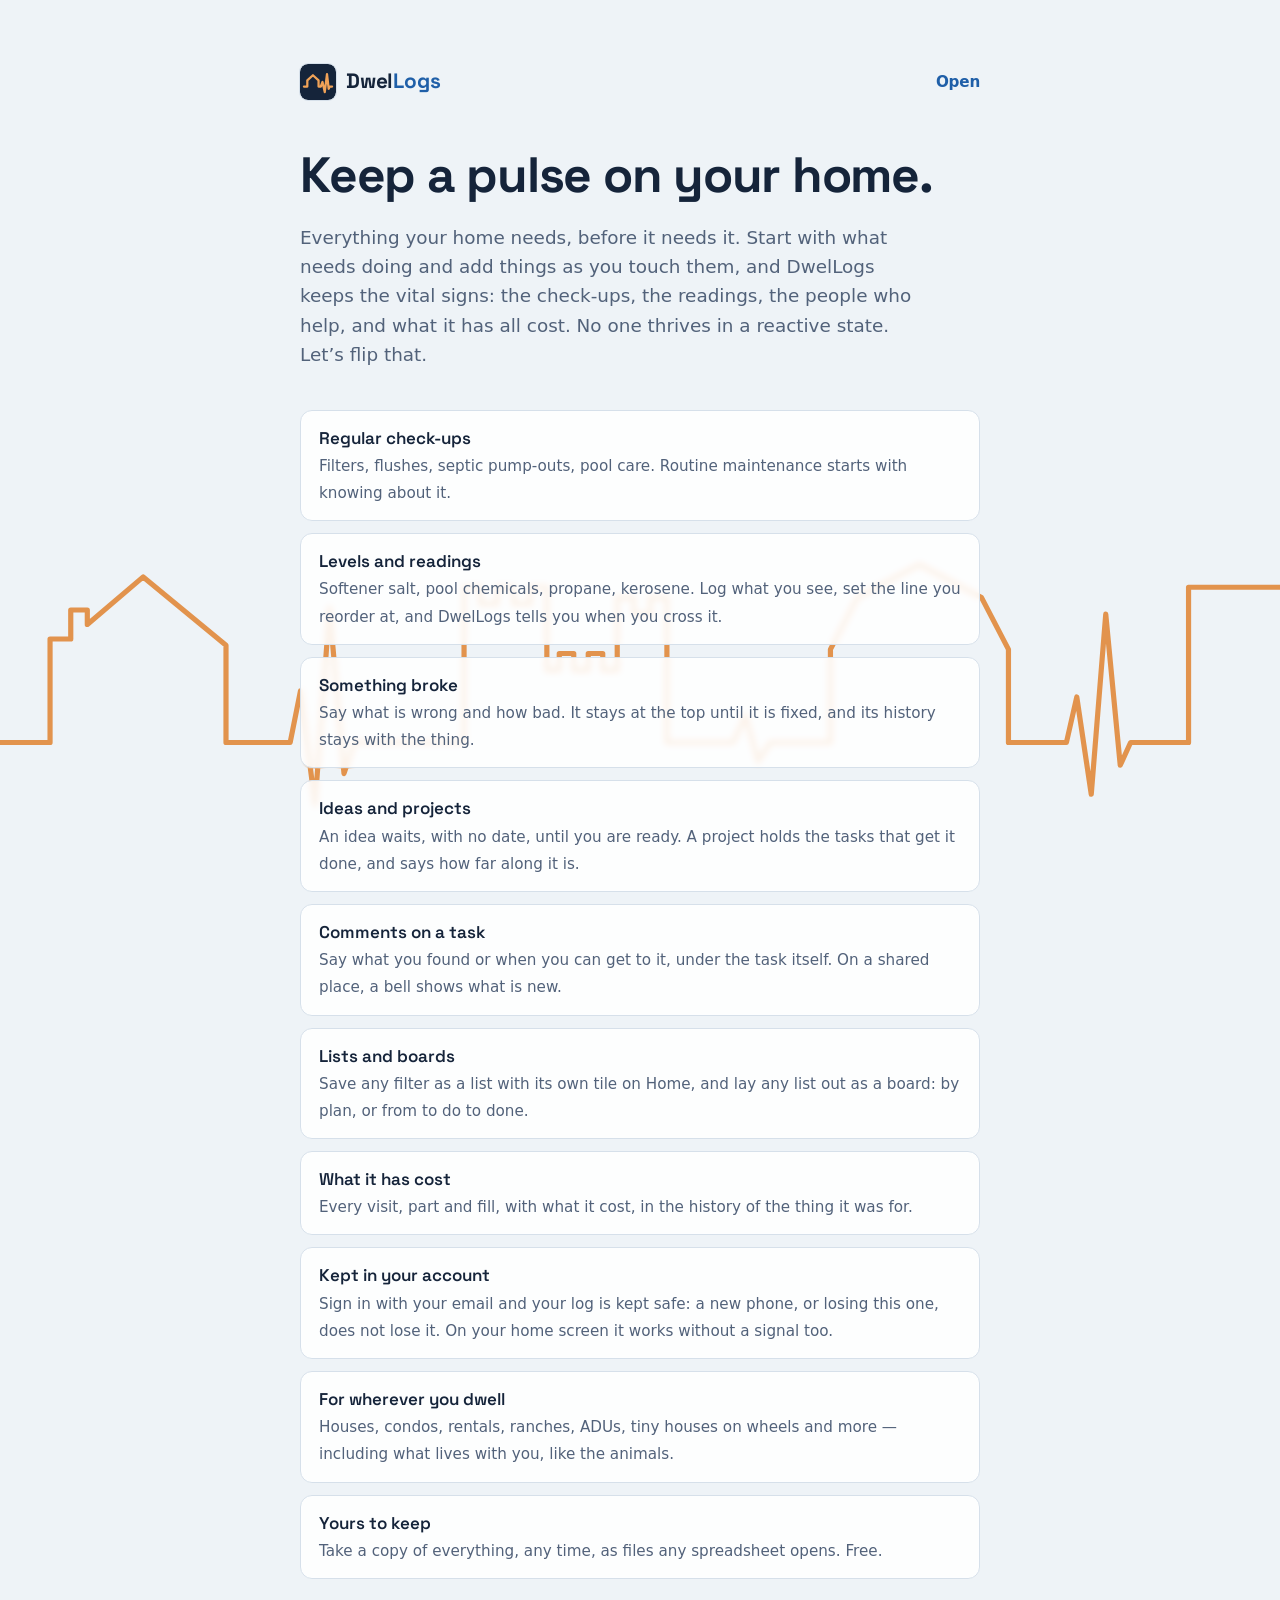
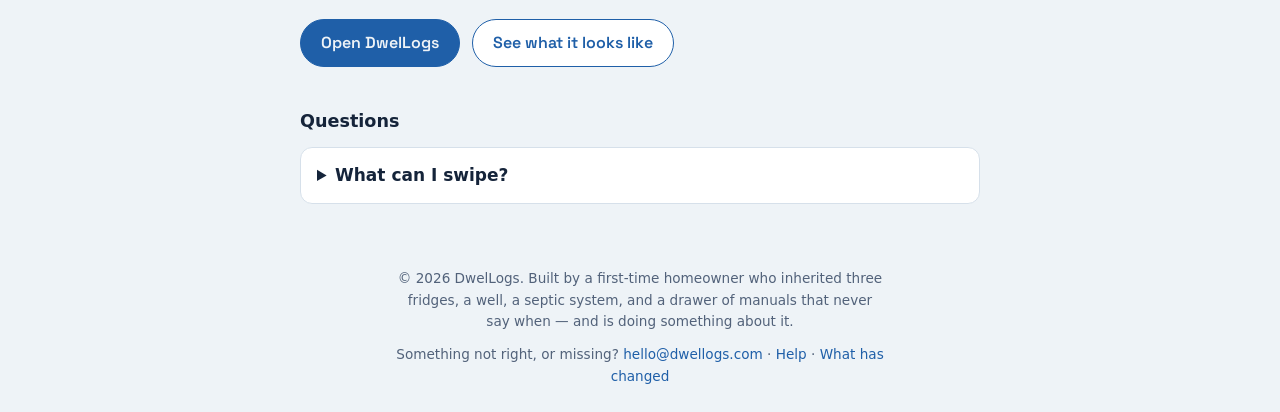
==== index.html @ 1f5846dd "v0.34.0: app build, release notes, and a swipe FAQ on the home page Co-Authored-By: Claude Opus 5.5 " ====
<!doctype html>
<html lang="en">
<head>
  <meta charset="utf-8">
  <meta name="viewport" content="width=device-width, initial-scale=1">
  <title>DwelLogs — keep a pulse on your home</title>
  <meta name="description" content="DwelLogs keeps a pulse on your home — tasks, check-ups, readings, known issues and what things cost — so more of what happens is something you chose. Free.">
  <meta name="theme-color" content="#eef3f7" media="(prefers-color-scheme: light)">
  <meta name="theme-color" content="#0e1726" media="(prefers-color-scheme: dark)">
  <link rel="icon" href="/favicon.svg?v=2" type="image/svg+xml">
  <link rel="icon" href="/favicon.ico?v=2" sizes="32x32">
  <link rel="apple-touch-icon" href="/apple-touch-icon.png?v=2">
  <meta property="og:type" content="website">
  <meta property="og:url" content="https://dwellogs.com/">
  <meta property="og:title" content="DwelLogs — keep a pulse on your home">
  <meta property="og:description" content="Your home's vital signs in one place. Everything it needs, before it needs it. Free — houses, condos, rentals, ranches, ADUs and homes on wheels.">
  <meta property="og:site_name" content="DwelLogs">
  <meta property="og:image" content="https://dwellogs.com/og-image.png?v=3">
  <meta property="og:image:type" content="image/png">
  <meta property="og:image:width" content="1200">
  <meta property="og:image:height" content="630">
  <meta property="og:image:alt" content="The DwelLogs mark: a house outline drawn as a heart-monitor trace.">
  <meta name="twitter:card" content="summary_large_image">
  <link rel="preload" href="/fonts/SpaceGrotesk.woff2" as="font" type="font/woff2" crossorigin>
  <link rel="stylesheet" href="/css/tokens.css">
  <link rel="stylesheet" href="/css/site.css">
</head>
<body>
  <div class="vitals" aria-hidden="true">
    <svg viewBox="0 0 1600 400" preserveAspectRatio="xMidYMax slice">
      <path d="M0 300 H110 l10 -18 l10 34 l10 -16 H200
               L230 300 V200 H250 V172 H266 V186 L320 140 L400 206 V300
               H450 L462 300 L472 250 L486 360 L500 170 L514 330 L524 300 H600
               H630 V150 H646 V166 H662 V150 H678 V166 H694 V150 H710 V230 H722 V214 H736 V230 H750 V214 H764 V230 H778
               V160 H794 V176 H810 V160 H826 V300
               H890 l12 -26 l12 44 l12 -18 H984
               V210 L1010 160 L1070 128 L1130 160 L1156 210 V300
               H1200 L1212 300 L1222 256 L1236 350 L1250 176 L1264 322 L1274 300 H1330
               V150 H1440 V300 H1600"/>
      <circle cx="1600" cy="300" r="5"/>
    </svg>
  </div>
  <main>
    <p class="wordmark"><img src="/favicon.svg?v=2" alt=""><b>Dwel<span>Logs</span></b>
      <a class="top" href="/app/">Open</a></p>
    <h1>Keep a pulse on your home.</h1>
    <p class="lede">Everything your home needs, before it needs it. Start with what needs doing and add things as you touch them, and DwelLogs keeps the vital signs: the check-ups, the readings, the people who help, and what it has all cost. No one thrives in a reactive state. Let&rsquo;s flip that.</p>
    <ul>
      <li><strong>Regular check-ups</strong><span>Filters, flushes, septic pump-outs, pool care. Routine maintenance starts with knowing about it.</span></li>
      <li><strong>Levels and readings</strong><span>Softener salt, pool chemicals, propane, kerosene. Log what you see, set the line you reorder at, and DwelLogs tells you when you cross it.</span></li>
      <li><strong>Something broke</strong><span>Say what is wrong and how bad. It stays at the top until it is fixed, and its history stays with the thing.</span></li>
      <li><strong>Ideas and projects</strong><span>An idea waits, with no date, until you are ready. A project holds the tasks that get it done, and says how far along it is.</span></li>
      <li><strong>Comments on a task</strong><span>Say what you found or when you can get to it, under the task itself. On a shared place, a bell shows what is new.</span></li>
      <li><strong>Lists and boards</strong><span>Save any filter as a list with its own tile on Home, and lay any list out as a board: by plan, or from to do to done.</span></li>
      <li><strong>What it has cost</strong><span>Every visit, part and fill, with what it cost, in the history of the thing it was for.</span></li>
      <li><strong>Kept in your account</strong><span>Sign in with your email and your log is kept safe: a new phone, or losing this one, does not lose it. On your home screen it works without a signal too.</span></li>
      <li><strong>For wherever you dwell</strong><span>Houses, condos, rentals, ranches, ADUs, tiny houses on wheels and more &mdash; including what lives with you, like the animals.</span></li>
      <li><strong>Yours to keep</strong><span>Take a copy of everything, any time, as files any spreadsheet opens. Free.</span></li>
    </ul>
    <p class="go">
      <a class="cta" href="/app/">Open DwelLogs</a>
      <a class="cta quiet" href="/see/">See what it looks like</a>
    </p>

    <section class="faq">
      <h2>Questions</h2>
      <details>
        <summary>What can I swipe?</summary>
        <table>
          <thead><tr><th>Where</th><th>Slide right</th><th>Slide left</th></tr></thead>
          <tbody>
            <tr><td>A task, on Home, Tasks, a list or a thing&rsquo;s page</td><td>Done, today</td><td>Remove</td></tr>
            <tr><td>A check-up &mdash; a task that repeats, like a filter every 3 months</td><td>Done, today; the next one is set</td><td>Stop repeating &mdash; turn it back on under Check-ups</td></tr>
            <tr><td>A line on a task&rsquo;s checklist</td><td>Edit</td><td>Remove</td></tr>
            <tr><td>A room, person or animal while setting up</td><td></td><td>Remove</td></tr>
          </tbody>
        </table>
        <p>On a computer, the Tab key reaches the same buttons.</p>
      </details>
    </section>
  </main>
  <footer><p>&copy; 2026 DwelLogs. Built by a first-time homeowner who inherited three fridges, a well, a septic system, and a drawer of manuals that never say when &mdash; and is doing something about it.</p>
    <p class="say">Something not right, or missing?
      <a href="mailto:hello@dwellogs.com">hello@dwellogs.com</a>
      &middot; <a href="/help/">Help</a> &middot; <a href="/changes/">What has changed</a></p></footer>
</body>
</html>
---- css/tokens.css ----
/* DwelLogs design tokens: font and Blueprint palette.
   Shared source of truth for the site now and the app later; keep in sync
   with brand/README.md. */

/* Self-hosted (not Google Fonts) so the site makes no third-party requests:
   the product's stance on customer data starts with its own website. */
@font-face {
  font-family: "Space Grotesk"; src: url("/fonts/SpaceGrotesk.woff2") format("woff2");
  font-weight: 300 700; font-display: swap;
}
/* Blueprint palette. --trace is the heart-monitor line. */
:root {
  --bg: #eef3f7; --ink: #15243a; --muted: #52627a; --accent: #1f5fa8;
  --card: #ffffff; --line: #d6e0ea; --trace: #e0893a;
  --leaf: #2f8a72;  /* drawings of what grows and lives; never text or status */
}
@media (prefers-color-scheme: dark) {
  :root {
    --bg: #0e1726; --ink: #e9f0f8; --muted: #9fb0c6; --accent: #6aa8ee;
    --card: #152236; --line: #233450; --trace: #f0a257; --leaf: #6fcbb2;
  }
}
---- css/site.css ----
/* DwelLogs.com page styles. Colors and fonts come from tokens.css;
   no hex values here. */

* { box-sizing: border-box; }
body {
  /* svh, not vh: on iOS, 100vh is the height with the URL bar hidden, which
     makes the page taller than the screen. vh stays as a fallback. */
  margin: 0; min-height: 100vh; min-height: 100svh; display: flex; flex-direction: column;
  overflow-x: clip;
  background: var(--bg); color: var(--ink);
  font: 17px/1.6 system-ui, -apple-system, "Segoe UI", Roboto, sans-serif;
}
h1, strong, .wordmark, .soon { font-family: "Space Grotesk", system-ui, sans-serif; }

/* Fixed background: one heart-monitor line that traces a house, a castle, a
   barn and an apartment block between beats. Stays put while content
   scrolls over it. "slice" crops the sides on phones so the shapes stay
   readable instead of shrinking to a squiggle. */
/* overflow: hidden matters on iOS Safari: "slice" draws the line wider than
   the screen, and Safari can count that overflow toward the scrollable page
   even though the layer is fixed, adding empty scroll past the footer. */
.vitals { position: fixed; inset: 0; z-index: 0; pointer-events: none; display: flex; align-items: flex-end; overflow: hidden; }
.vitals svg { display: block; width: 100%; height: 46vh; height: 46svh; margin-bottom: 6vh; margin-bottom: 6svh; overflow: hidden; }
.vitals path {
  /* Thicker and more opaque after testing: at 3px / .55 it read as a smudge
     on a phone, and the cards covered the shapes. */
  fill: none; stroke: var(--trace); stroke-width: 5; stroke-linejoin: round; stroke-linecap: round; opacity: .9;
  stroke-dasharray: 4200; stroke-dashoffset: 4200; animation: trace 5s ease-out forwards;
}
.vitals circle { fill: var(--trace); }
@keyframes trace { to { stroke-dashoffset: 0; } }
@media (prefers-reduced-motion: reduce) { .vitals path { animation: none; stroke-dashoffset: 0; } }

main, footer { position: relative; z-index: 1; }
/* `flex: 1` is `flex-basis: 0`, which asks the browser to IGNORE how tall the
   content is and then grow the box back. On a page taller than the screen that
   round trip is pointless, and on iOS -- where the visible height changes as
   the address bar collapses -- it is the usual suspect behind a page that
   scrolls past its own footer into nothing. `margin-top: auto` on the footer
   pins it to the bottom of a short page without ever asking main to be a size
   it is not. Same result, one less thing that can overshoot. */
main { width: 100%; max-width: 720px; margin: 0 auto; padding: 64px 20px 40px; }
footer { margin-top: auto; }
.wordmark {
  display: flex; align-items: center; gap: 10px; margin: 0 0 48px;
  font-size: 1.3rem; font-weight: 700; letter-spacing: -.01em; color: var(--ink);
}
.wordmark img { width: 36px; height: 36px; border-radius: 8px; box-shadow: 0 0 0 1px var(--line); }
.wordmark b { font-weight: 700; }
.wordmark span { color: var(--accent); }
h1 { font-size: clamp(2rem, 6vw, 3.1rem); font-weight: 700; line-height: 1.1; margin: 0 0 20px; letter-spacing: -.025em; }
.lede { font-size: 1.15rem; color: var(--muted); margin: 0 0 40px; max-width: 34em; }
ul { list-style: none; padding: 0; margin: 0 0 40px; display: grid; gap: 12px; }
li {
  background: color-mix(in srgb, var(--card) 88%, transparent); backdrop-filter: blur(3px);
  border: 1px solid var(--line); border-radius: 12px; padding: 14px 18px;
}
li strong { display: block; font-weight: 600; }
li span { color: var(--muted); font-size: .95rem; }
.soon {
  display: inline-block; border: 1px solid var(--accent); color: var(--accent); background: var(--bg);
  border-radius: 999px; padding: 6px 14px; font-size: .9rem; font-weight: 600;
}
footer { text-align: center; color: var(--muted); font-size: .85rem; padding: 24px 20px; }
footer p { max-width: 36em; margin: 0 auto; }
/* An address, because until now there was none anywhere a visitor could see.
   The in-app button works, but it needs you to already be inside the app and
   to find it -- somebody who reads the front page, forms a view and wants to
   say so had nowhere to put it. Phrased to invite the useful half: what is
   wrong or missing, not what is nice. */
footer .say { margin-top: .7rem; }
footer a { color: var(--accent); text-decoration: none; }
footer a:hover { text-decoration: underline; }

/* The way in. Both pages used to end in a "Coming soon" chip, which stopped
   being true the day the app went up -- and nothing on either page linked to
   it, so the only way to reach your log was a URL somebody handed you. */
.go { display: flex; flex-wrap: wrap; gap: 12px; margin: 0 0 8px; }
.cta {
  display: inline-block; border-radius: 999px; padding: 10px 20px;
  font-family: "Space Grotesk", system-ui, sans-serif; font-size: 1rem; font-weight: 600;
  text-decoration: none; border: 1px solid var(--accent);
  background: var(--accent); color: var(--bg);
}
.cta.quiet { background: var(--card); color: var(--accent); }
.cta:hover { opacity: .9; }
/* Somebody coming back for their log should not have to read the pitch again. */
.wordmark .top {
  margin-left: auto; font-family: system-ui, sans-serif; font-size: .95rem;
  font-weight: 600; color: var(--accent); text-decoration: none;
}
.wordmark .top:hover { text-decoration: underline; }

/* Questions, at the foot of the home page (10 Oct): one fold per question. */
.faq { margin: 40px 0 0; }
.faq h2 { font-size: 1.1rem; margin: 0 0 12px; }
.faq details { background: var(--card); border: 1px solid var(--line); border-radius: 12px; padding: 14px 16px; }
.faq summary { cursor: pointer; font-weight: 600; }
.faq table { width: 100%; border-collapse: collapse; margin: 12px 0 8px; font-size: .95rem; }
.faq th, .faq td { text-align: left; vertical-align: top; padding: 8px 8px 8px 0; border-top: 1px solid var(--line); }
.faq th { font-weight: 600; border-top: 0; }
.faq td:first-child { color: var(--muted); }
.faq p { color: var(--muted); font-size: .9rem; margin: 0; }
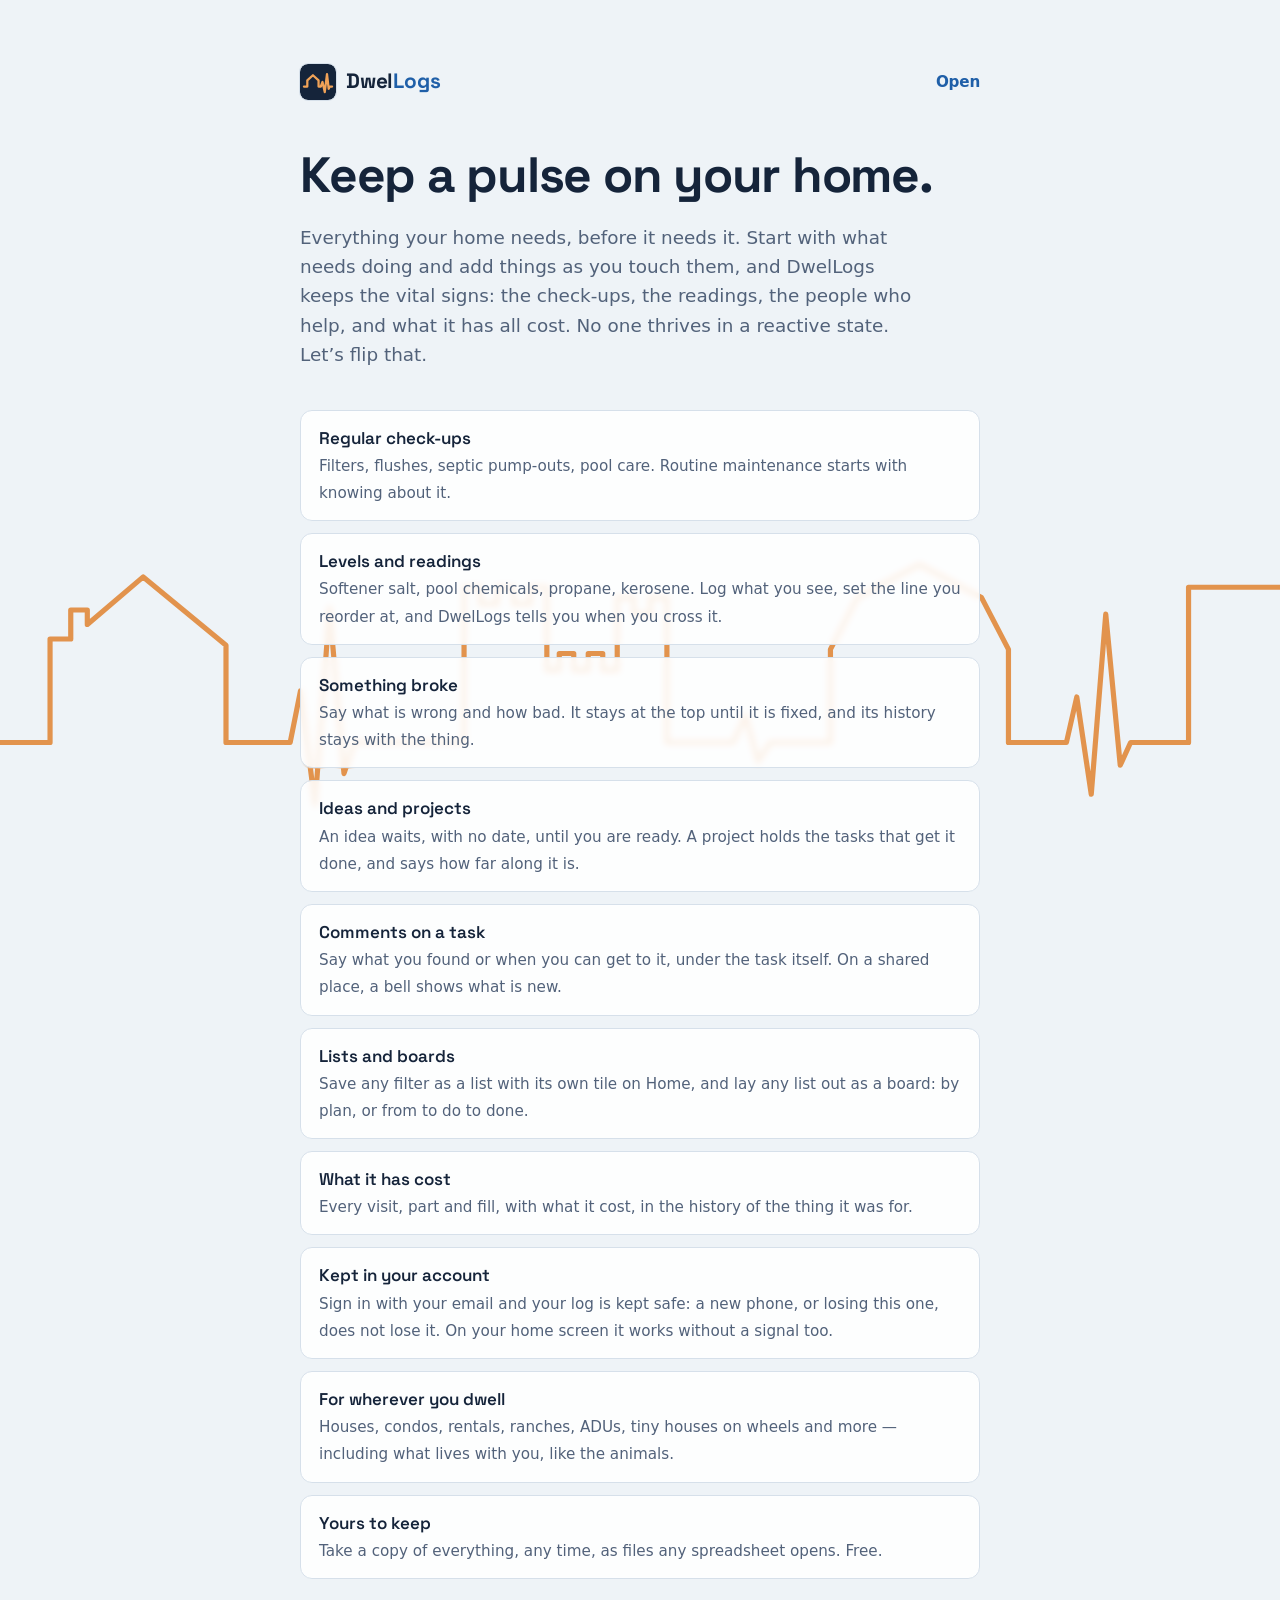
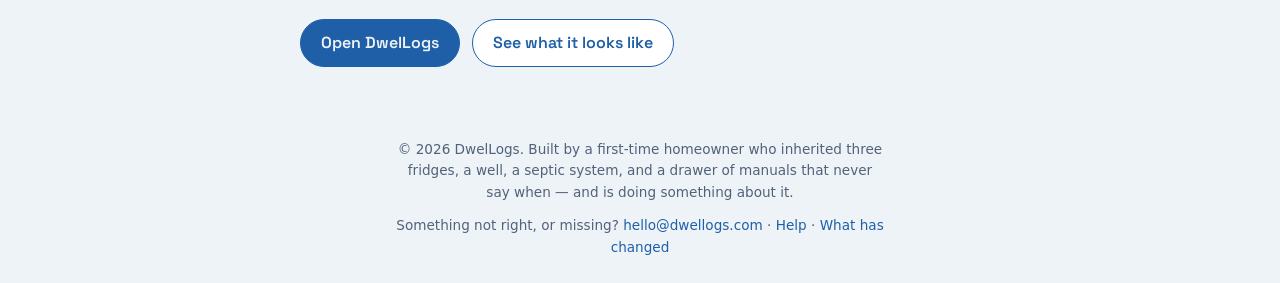
==== commit 9d56b07e: "v0.35.0: Help > Swiping, Sharing brought up to date, Questions off the front page Co-Authored-By: Cl" ====
--- a/index.html
+++ b/index.html
@@ -62,22 +62,6 @@
       <a class="cta quiet" href="/see/">See what it looks like</a>
     </p>
 
-    <section class="faq">
-      <h2>Questions</h2>
-      <details>
-        <summary>What can I swipe?</summary>
-        <table>
-          <thead><tr><th>Where</th><th>Slide right</th><th>Slide left</th></tr></thead>
-          <tbody>
-            <tr><td>A task, on Home, Tasks, a list or a thing&rsquo;s page</td><td>Done, today</td><td>Remove</td></tr>
-            <tr><td>A check-up &mdash; a task that repeats, like a filter every 3 months</td><td>Done, today; the next one is set</td><td>Stop repeating &mdash; turn it back on under Check-ups</td></tr>
-            <tr><td>A line on a task&rsquo;s checklist</td><td>Edit</td><td>Remove</td></tr>
-            <tr><td>A room, person or animal while setting up</td><td></td><td>Remove</td></tr>
-          </tbody>
-        </table>
-        <p>On a computer, the Tab key reaches the same buttons.</p>
-      </details>
-    </section>
   </main>
   <footer><p>&copy; 2026 DwelLogs. Built by a first-time homeowner who inherited three fridges, a well, a septic system, and a drawer of manuals that never say when &mdash; and is doing something about it.</p>
     <p class="say">Something not right, or missing?
--- a/css/site.css
+++ b/css/site.css
@@ -91,13 +91,3 @@
 }
 .wordmark .top:hover { text-decoration: underline; }
 
-/* Questions, at the foot of the home page (10 Oct): one fold per question. */
-.faq { margin: 40px 0 0; }
-.faq h2 { font-size: 1.1rem; margin: 0 0 12px; }
-.faq details { background: var(--card); border: 1px solid var(--line); border-radius: 12px; padding: 14px 16px; }
-.faq summary { cursor: pointer; font-weight: 600; }
-.faq table { width: 100%; border-collapse: collapse; margin: 12px 0 8px; font-size: .95rem; }
-.faq th, .faq td { text-align: left; vertical-align: top; padding: 8px 8px 8px 0; border-top: 1px solid var(--line); }
-.faq th { font-weight: 600; border-top: 0; }
-.faq td:first-child { color: var(--muted); }
-.faq p { color: var(--muted); font-size: .9rem; margin: 0; }
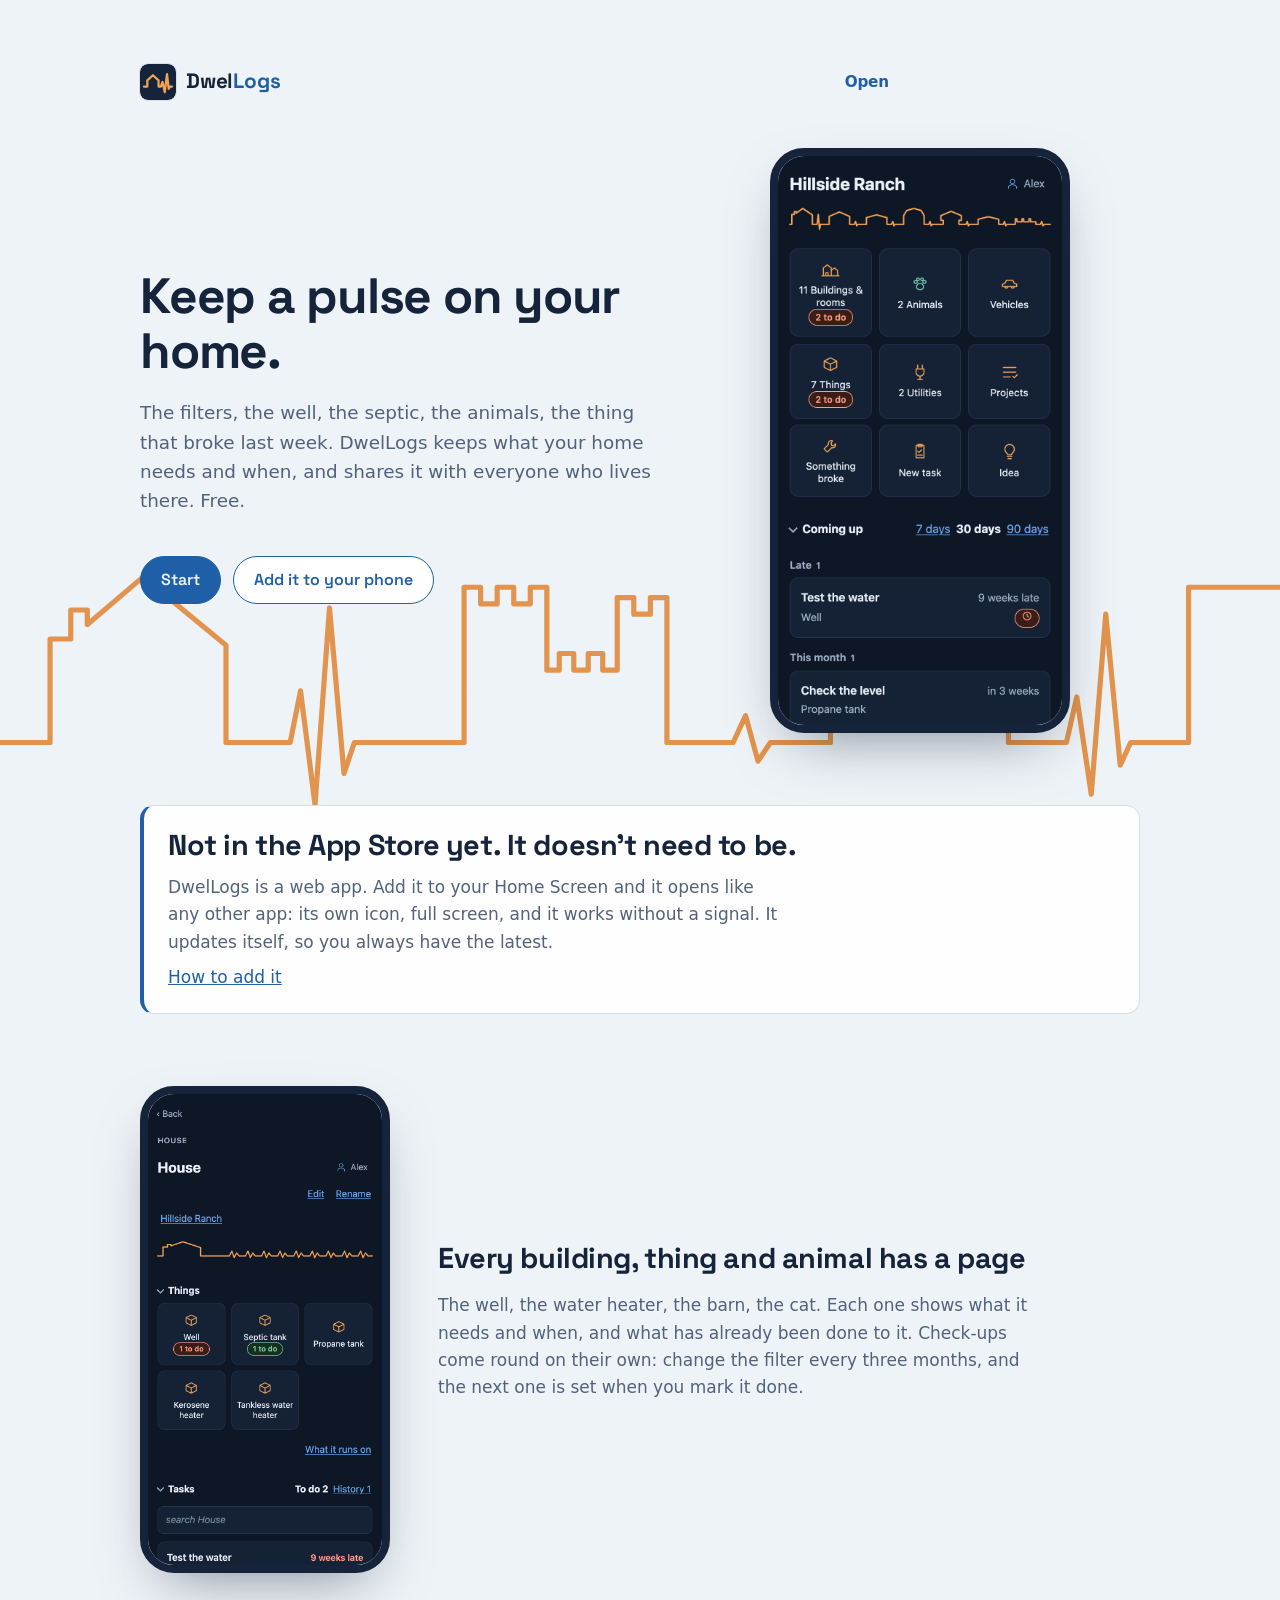
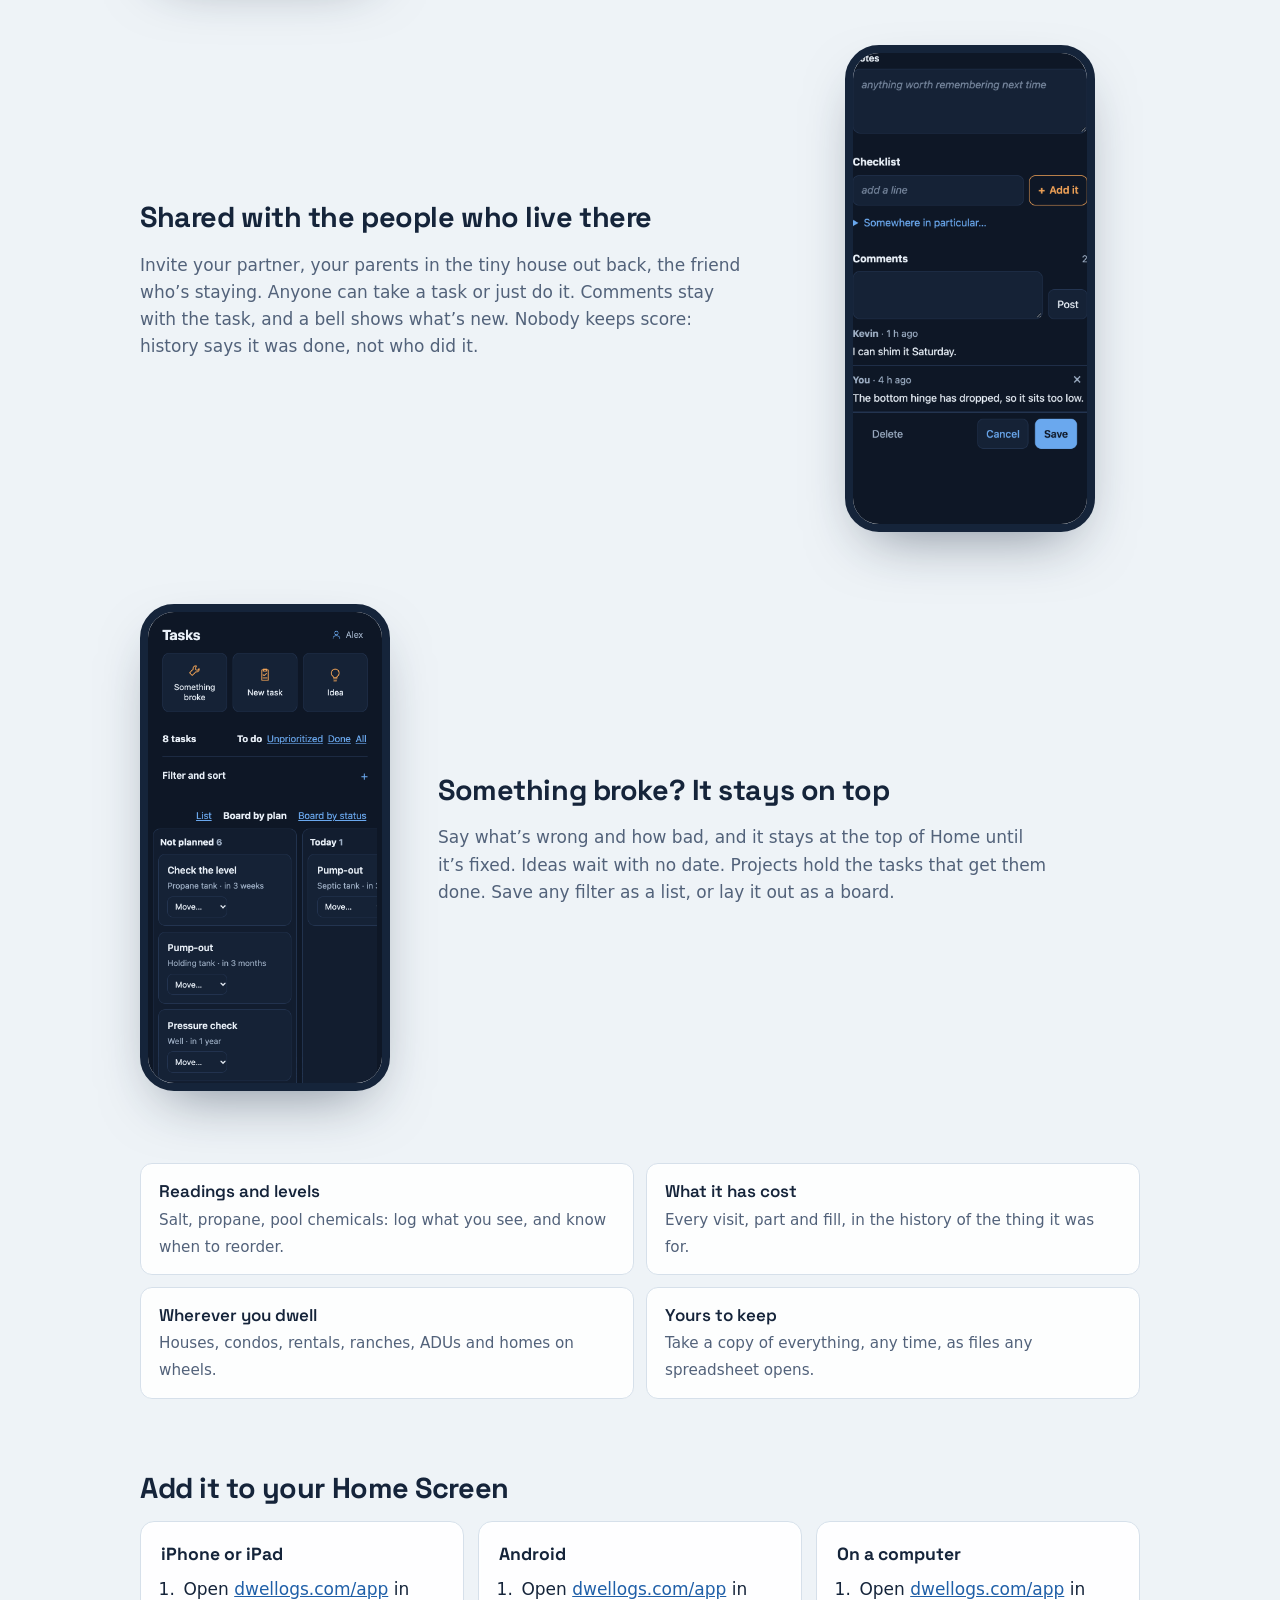
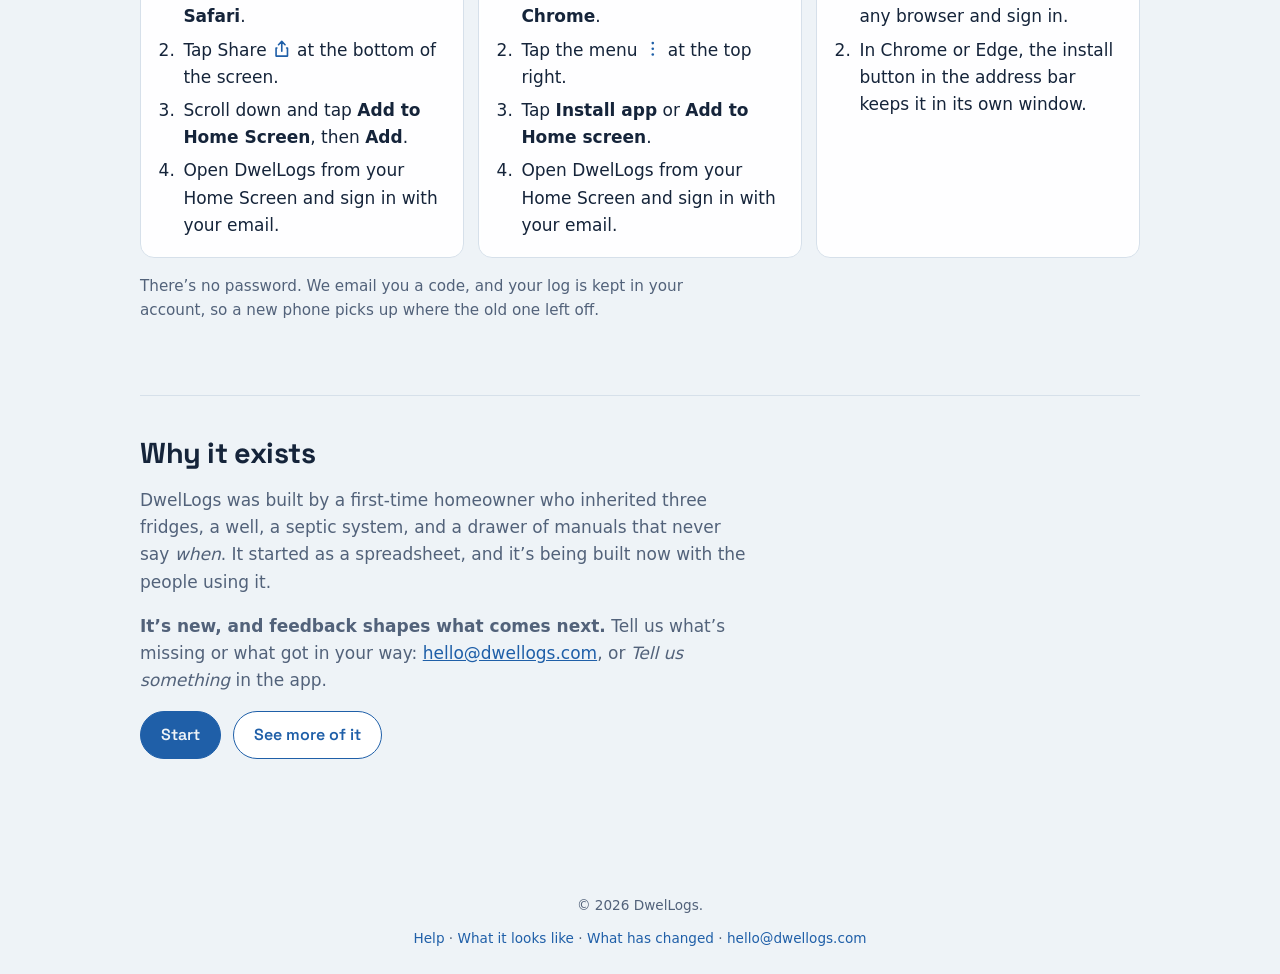
==== commit a4a7aa1b: "v0.36.0: a front page that sells it and gets it onto the Home Screen; app build Co-Authored-By: Clau" ====
--- a/index.html
+++ b/index.html
@@ -4,7 +4,7 @@
   <meta charset="utf-8">
   <meta name="viewport" content="width=device-width, initial-scale=1">
   <title>DwelLogs — keep a pulse on your home</title>
-  <meta name="description" content="DwelLogs keeps a pulse on your home — tasks, check-ups, readings, known issues and what things cost — so more of what happens is something you chose. Free.">
+  <meta name="description" content="DwelLogs keeps what your home needs and when — filters, the well, the septic, the animals — shared with everyone who lives there. A free web app you add to your Home Screen.">
   <meta name="theme-color" content="#eef3f7" media="(prefers-color-scheme: light)">
   <meta name="theme-color" content="#0e1726" media="(prefers-color-scheme: dark)">
   <link rel="icon" href="/favicon.svg?v=2" type="image/svg+xml">
@@ -40,32 +40,112 @@
       <circle cx="1600" cy="300" r="5"/>
     </svg>
   </div>
-  <main>
+  <main class="home">
     <p class="wordmark"><img src="/favicon.svg?v=2" alt=""><b>Dwel<span>Logs</span></b>
       <a class="top" href="/app/">Open</a></p>
-    <h1>Keep a pulse on your home.</h1>
-    <p class="lede">Everything your home needs, before it needs it. Start with what needs doing and add things as you touch them, and DwelLogs keeps the vital signs: the check-ups, the readings, the people who help, and what it has all cost. No one thrives in a reactive state. Let&rsquo;s flip that.</p>
-    <ul>
-      <li><strong>Regular check-ups</strong><span>Filters, flushes, septic pump-outs, pool care. Routine maintenance starts with knowing about it.</span></li>
-      <li><strong>Levels and readings</strong><span>Softener salt, pool chemicals, propane, kerosene. Log what you see, set the line you reorder at, and DwelLogs tells you when you cross it.</span></li>
-      <li><strong>Something broke</strong><span>Say what is wrong and how bad. It stays at the top until it is fixed, and its history stays with the thing.</span></li>
-      <li><strong>Ideas and projects</strong><span>An idea waits, with no date, until you are ready. A project holds the tasks that get it done, and says how far along it is.</span></li>
-      <li><strong>Comments on a task</strong><span>Say what you found or when you can get to it, under the task itself. On a shared place, a bell shows what is new.</span></li>
-      <li><strong>Lists and boards</strong><span>Save any filter as a list with its own tile on Home, and lay any list out as a board: by plan, or from to do to done.</span></li>
-      <li><strong>What it has cost</strong><span>Every visit, part and fill, with what it cost, in the history of the thing it was for.</span></li>
-      <li><strong>Kept in your account</strong><span>Sign in with your email and your log is kept safe: a new phone, or losing this one, does not lose it. On your home screen it works without a signal too.</span></li>
-      <li><strong>For wherever you dwell</strong><span>Houses, condos, rentals, ranches, ADUs, tiny houses on wheels and more &mdash; including what lives with you, like the animals.</span></li>
-      <li><strong>Yours to keep</strong><span>Take a copy of everything, any time, as files any spreadsheet opens. Free.</span></li>
+
+    <section class="hero">
+      <div>
+        <h1>Keep a pulse on your home.</h1>
+        <p class="lede">The filters, the well, the septic, the animals, the thing that broke last week. DwelLogs keeps
+          what your home needs and when, and shares it with everyone who lives there. Free.</p>
+        <p class="go">
+          <a class="cta" href="/app/">Start</a>
+          <a class="cta quiet" href="#install">Add it to your phone</a>
+        </p>
+      </div>
+      <figure class="phone"><img src="/see/09-home.png" alt="Home in DwelLogs: the place's tiles, Something broke, New task and Idea, then what is coming up, with one late." width="390" height="1040"></figure>
+    </section>
+
+    <section class="band">
+      <h2>Not in the App Store yet. It doesn&rsquo;t need to be.</h2>
+      <p>DwelLogs is a web app. Add it to your Home Screen and it opens like any other app: its own icon,
+        full screen, and it works without a signal. It updates itself, so you always have the latest.</p>
+      <p><a href="#install">How to add it</a></p>
+    </section>
+
+    <section class="feat">
+      <figure class="phone sm"><img src="/see/13-building.png" alt="A house's page: its rooms and things as tiles, two with tasks to do, then its tasks." loading="lazy" width="390" height="1040"></figure>
+      <div>
+        <h2>Every building, thing and animal has a page</h2>
+        <p>The well, the water heater, the barn, the cat. Each one shows what it needs and when, and what has
+          already been done to it. Check-ups come round on their own: change the filter every three months,
+          and the next one is set when you mark it done.</p>
+      </div>
+    </section>
+
+    <section class="feat flip">
+      <figure class="phone sm"><img src="/see/15-comments.png" alt="A task with two comments under it, one saying when they can get to it." loading="lazy" width="390" height="720"></figure>
+      <div>
+        <h2>Shared with the people who live there</h2>
+        <p>Invite your partner, your parents in the tiny house out back, the friend who&rsquo;s staying. Anyone
+          can take a task or just do it. Comments stay with the task, and a bell shows what&rsquo;s new.
+          Nobody keeps score: history says it was done, not who did it.</p>
+      </div>
+    </section>
+
+    <section class="feat">
+      <figure class="phone sm"><img src="/see/14-board.png" alt="Tasks laid out as a board: Not planned, Today and This week." loading="lazy" width="390" height="1040"></figure>
+      <div>
+        <h2>Something broke? It stays on top</h2>
+        <p>Say what&rsquo;s wrong and how bad, and it stays at the top of Home until it&rsquo;s fixed. Ideas wait
+          with no date. Projects hold the tasks that get them done. Save any filter as a list, or lay it out
+          as a board.</p>
+      </div>
+    </section>
+
+    <ul class="also">
+      <li><strong>Readings and levels</strong><span>Salt, propane, pool chemicals: log what you see, and know when to reorder.</span></li>
+      <li><strong>What it has cost</strong><span>Every visit, part and fill, in the history of the thing it was for.</span></li>
+      <li><strong>Wherever you dwell</strong><span>Houses, condos, rentals, ranches, ADUs and homes on wheels.</span></li>
+      <li><strong>Yours to keep</strong><span>Take a copy of everything, any time, as files any spreadsheet opens.</span></li>
     </ul>
-    <p class="go">
-      <a class="cta" href="/app/">Open DwelLogs</a>
-      <a class="cta quiet" href="/see/">See what it looks like</a>
-    </p>
 
+    <section id="install" class="install">
+      <h2>Add it to your Home Screen</h2>
+      <div class="ways">
+        <div class="way">
+          <h3>iPhone or iPad</h3>
+          <ol>
+            <li>Open <a href="/app/">dwellogs.com/app</a> in <b>Safari</b>.</li>
+            <li>Tap Share <svg class="ico" viewBox="0 0 24 24" aria-hidden="true"><path d="M12 3v12M8 7l4-4 4 4M6 11H5v10h14V11h-1"/></svg> at the bottom of the screen.</li>
+            <li>Scroll down and tap <b>Add to Home Screen</b>, then <b>Add</b>.</li>
+            <li>Open DwelLogs from your Home Screen and sign in with your email.</li>
+          </ol>
+        </div>
+        <div class="way">
+          <h3>Android</h3>
+          <ol>
+            <li>Open <a href="/app/">dwellogs.com/app</a> in <b>Chrome</b>.</li>
+            <li>Tap the menu <svg class="ico" viewBox="0 0 24 24" aria-hidden="true"><circle cx="12" cy="5" r="1.6"/><circle cx="12" cy="12" r="1.6"/><circle cx="12" cy="19" r="1.6"/></svg> at the top right.</li>
+            <li>Tap <b>Install app</b> or <b>Add to Home screen</b>.</li>
+            <li>Open DwelLogs from your Home Screen and sign in with your email.</li>
+          </ol>
+        </div>
+        <div class="way">
+          <h3>On a computer</h3>
+          <ol>
+            <li>Open <a href="/app/">dwellogs.com/app</a> in any browser and sign in.</li>
+            <li>In Chrome or Edge, the install button in the address bar keeps it in its own window.</li>
+          </ol>
+        </div>
+      </div>
+      <p class="note">There&rsquo;s no password. We email you a code, and your log is kept in your account, so a
+        new phone picks up where the old one left off.</p>
+    </section>
+
+    <section class="story">
+      <h2>Why it exists</h2>
+      <p>DwelLogs was built by a first-time homeowner who inherited three fridges, a well, a septic system, and a
+        drawer of manuals that never say <i>when</i>. It started as a spreadsheet, and it&rsquo;s being built
+        now with the people using it.</p>
+      <p><b>It&rsquo;s new, and feedback shapes what comes next.</b> Tell us what&rsquo;s missing or what got in
+        your way: <a href="mailto:hello@dwellogs.com">hello@dwellogs.com</a>, or <i>Tell us something</i> in the app.</p>
+      <p class="go"><a class="cta" href="/app/">Start</a> <a class="cta quiet" href="/see/">See more of it</a></p>
+    </section>
   </main>
-  <footer><p>&copy; 2026 DwelLogs. Built by a first-time homeowner who inherited three fridges, a well, a septic system, and a drawer of manuals that never say when &mdash; and is doing something about it.</p>
-    <p class="say">Something not right, or missing?
-      <a href="mailto:hello@dwellogs.com">hello@dwellogs.com</a>
-      &middot; <a href="/help/">Help</a> &middot; <a href="/changes/">What has changed</a></p></footer>
+  <footer><p>&copy; 2026 DwelLogs.</p>
+    <p class="say"><a href="/help/">Help</a> &middot; <a href="/see/">What it looks like</a>
+      &middot; <a href="/changes/">What has changed</a> &middot; <a href="mailto:hello@dwellogs.com">hello@dwellogs.com</a></p></footer>
 </body>
 </html>
--- a/css/site.css
+++ b/css/site.css
@@ -91,3 +91,45 @@
 }
 .wordmark .top:hover { text-decoration: underline; }
 
+
+/* The front page as a pitch (decided 10 Oct: "the home page is lacklustre";
+   say plainly it is a web app, and get it onto the Home Screen). Wider than the
+   other pages so the screens can sit beside the words. */
+main.home { max-width: 1040px; }
+.home h2 { font-family: "Space Grotesk", system-ui, sans-serif; font-size: clamp(1.35rem, 3.2vw, 1.8rem);
+  line-height: 1.2; letter-spacing: -.015em; margin: 0 0 12px; }
+.home h3 { font-family: "Space Grotesk", system-ui, sans-serif; font-size: 1.1rem; margin: 0 0 8px; }
+.home section { margin: 0 0 72px; }
+.home p { max-width: 36em; }
+.home a { color: var(--accent); }
+.home .cta { color: var(--bg); } .home .cta.quiet { color: var(--accent); }
+.hero { display: grid; grid-template-columns: 1fr; gap: 32px; align-items: center; }
+.phone { margin: 0; justify-self: center; width: min(300px, 78vw); aspect-ratio: 390 / 760; overflow: hidden;
+  border-radius: 34px; border: 8px solid var(--ink); background: var(--card);
+  box-shadow: 0 24px 60px -24px color-mix(in srgb, var(--ink) 55%, transparent); }
+.phone img { display: block; width: 100%; height: 100%; object-fit: cover; object-position: top; }
+.phone.sm { width: min(250px, 66vw); }
+.band { background: color-mix(in srgb, var(--card) 92%, transparent); backdrop-filter: blur(3px);
+  border: 1px solid var(--line); border-left: 4px solid var(--accent); border-radius: 14px; padding: 22px 24px; }
+.band p { margin: 0 0 8px; color: var(--muted); } .band p:last-child { margin: 0; }
+.feat { display: grid; grid-template-columns: 1fr; gap: 28px; align-items: center; }
+.feat p, .story p { color: var(--muted); }
+.also { grid-template-columns: 1fr; margin-bottom: 72px; }
+.install .ways { display: grid; grid-template-columns: 1fr; gap: 14px; margin: 16px 0; }
+.way { background: color-mix(in srgb, var(--card) 92%, transparent); backdrop-filter: blur(3px);
+  border: 1px solid var(--line); border-radius: 14px; padding: 18px 20px; }
+.way ol { margin: 0; padding-left: 1.2rem; display: grid; gap: 6px; }
+/* Steps are plain numbered lines, not the feature cards every li gets above. */
+.way li { background: none; backdrop-filter: none; border: 0; border-radius: 0; padding: 0 0 0 .2rem; }
+.ico { width: 1.15em; height: 1.15em; vertical-align: -.2em; fill: none; stroke: var(--accent); stroke-width: 2;
+  stroke-linecap: round; stroke-linejoin: round; }
+.way .ico circle { fill: var(--accent); stroke: none; }
+.install .note { color: var(--muted); font-size: .95rem; }
+.story { border-top: 1px solid var(--line); padding-top: 40px; }
+@media (min-width: 760px) {
+  .hero { grid-template-columns: 1.2fr 1fr; }
+  .feat { grid-template-columns: auto 1fr; gap: 48px; }
+  .feat.flip > figure { order: 2; }
+  .also { grid-template-columns: 1fr 1fr; }
+  .install .ways { grid-template-columns: repeat(3, 1fr); }
+}
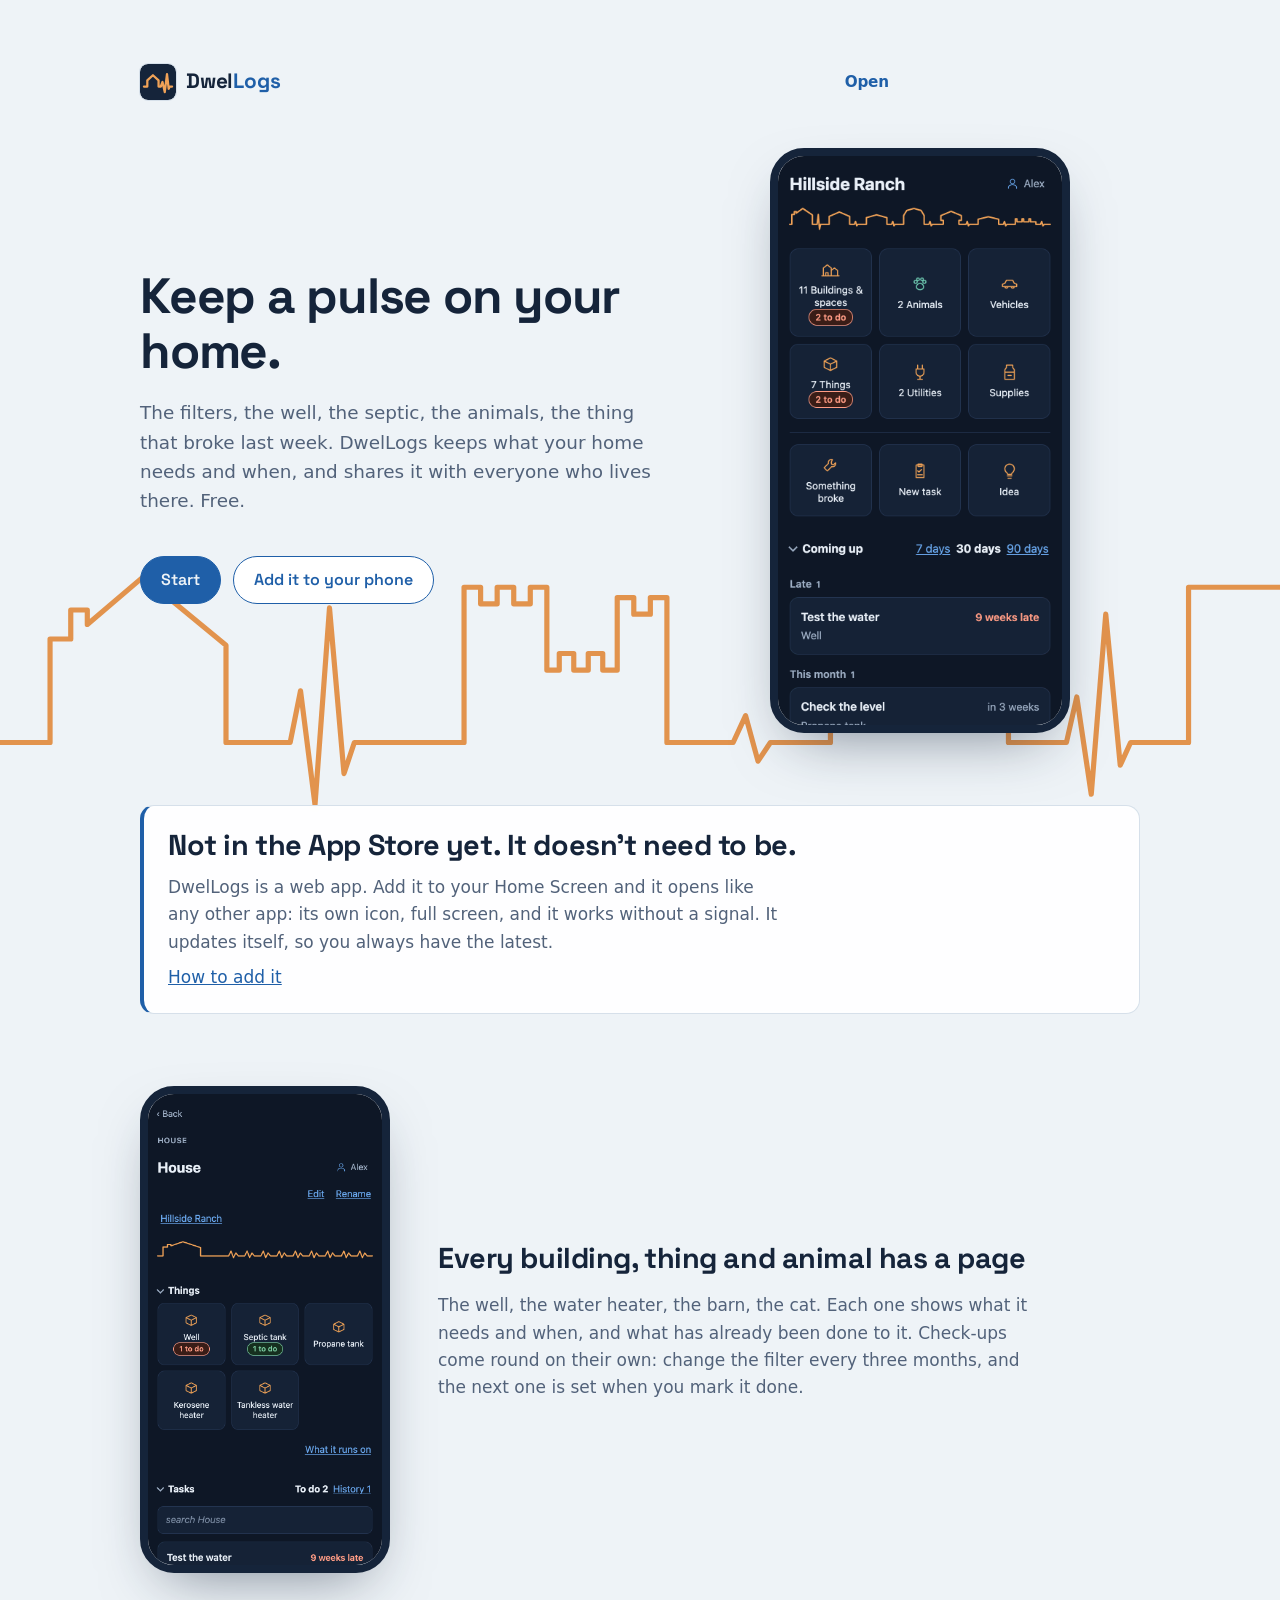
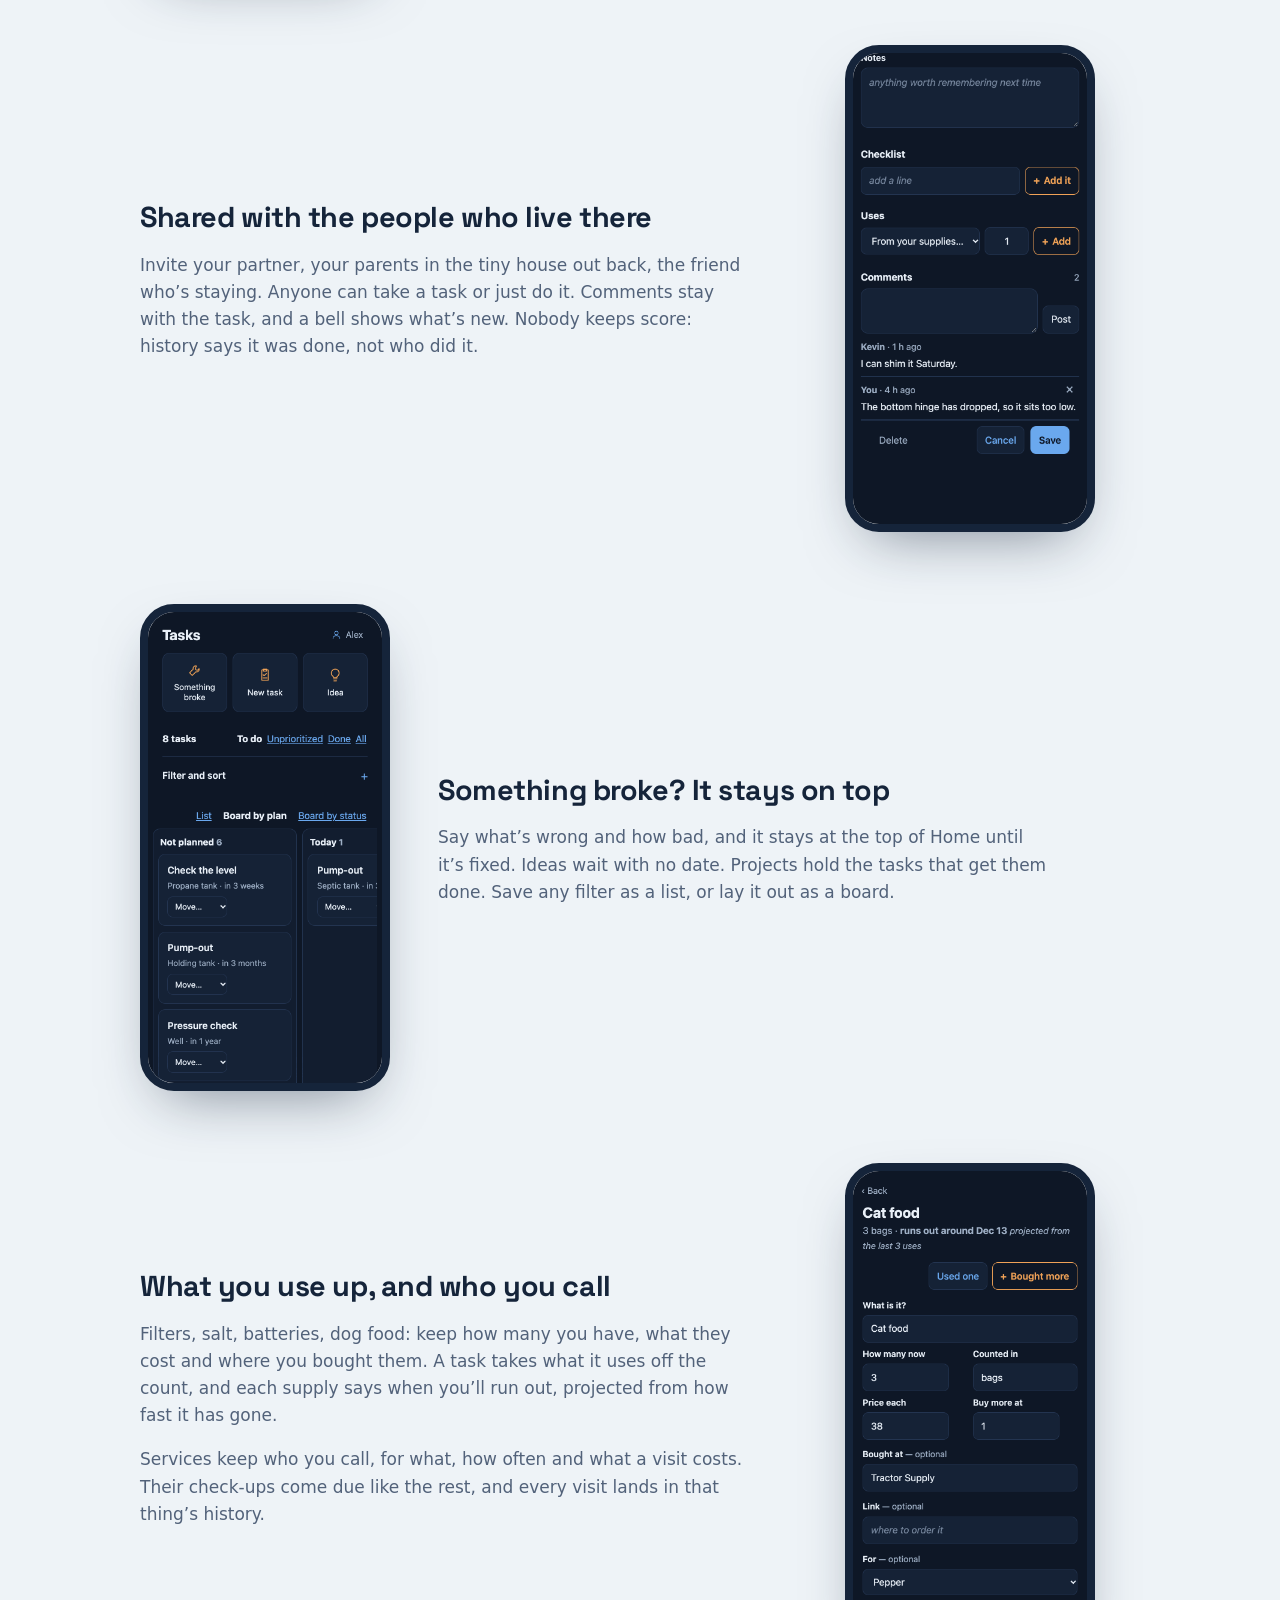
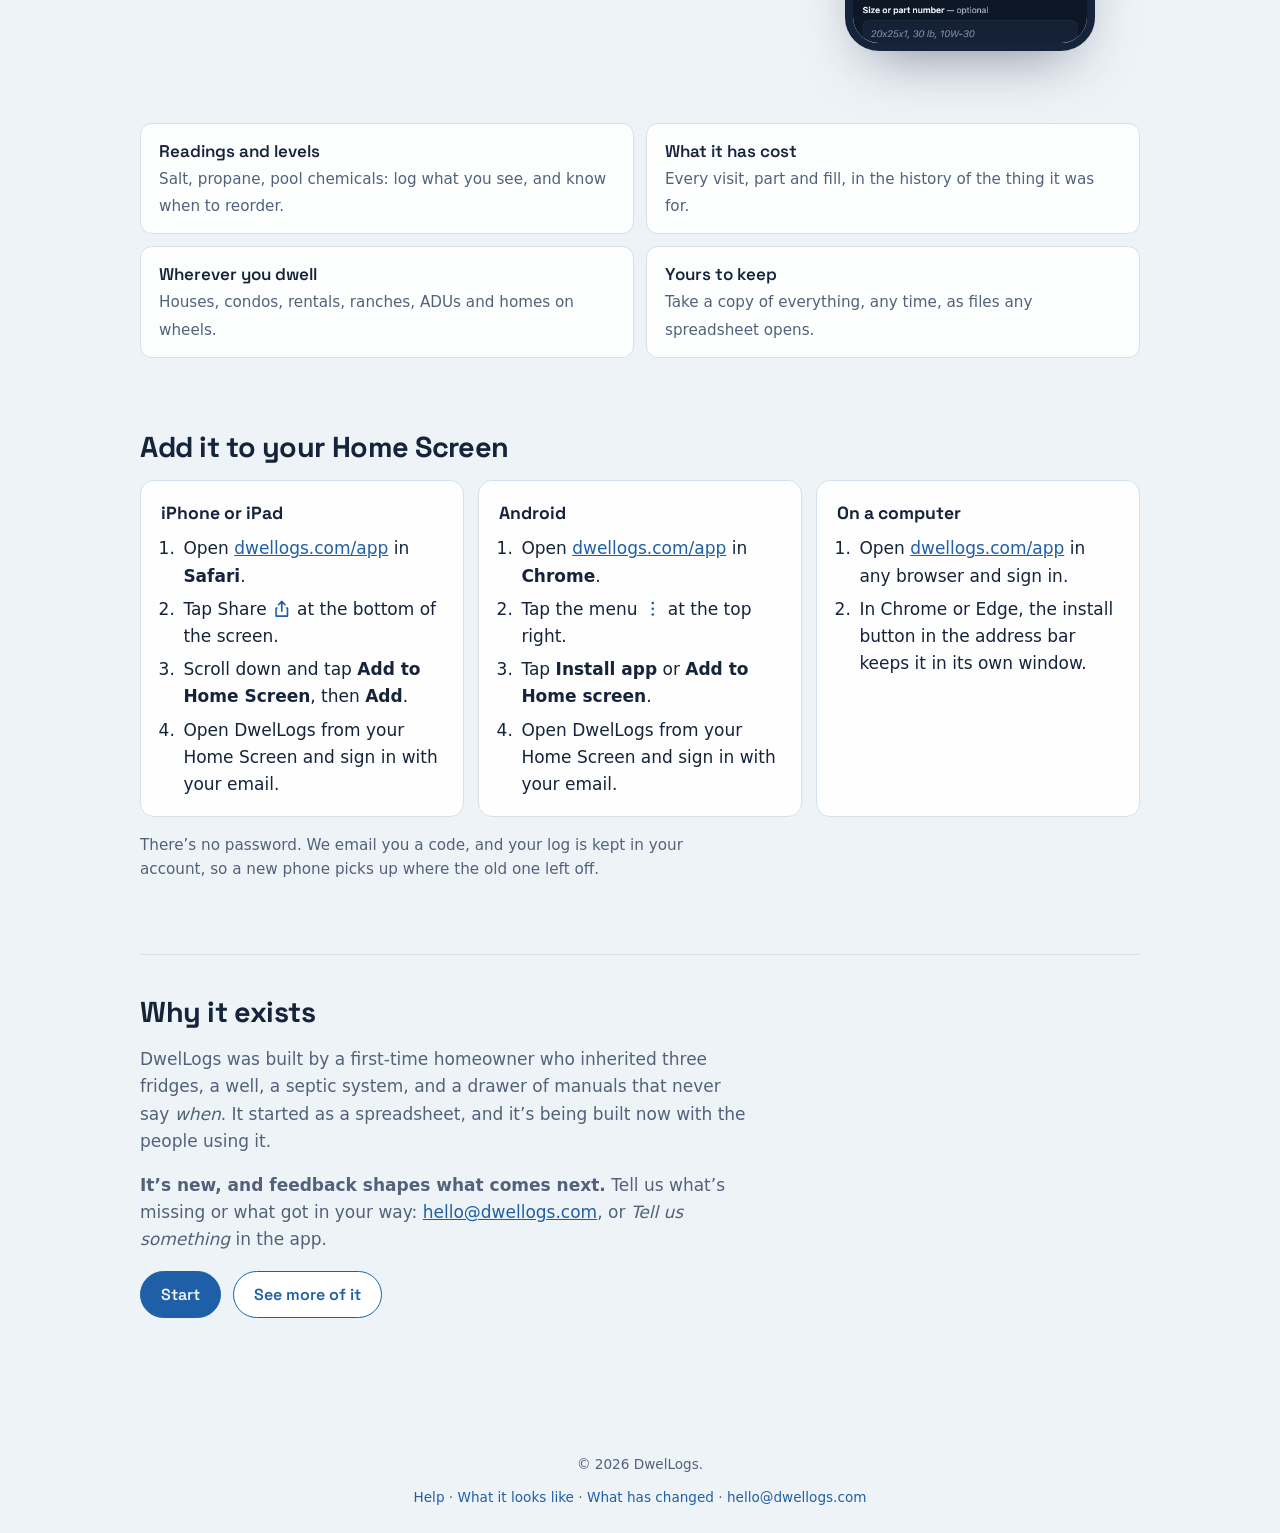
==== commit 78f0917f: "v0.39.1: supplies and services on the front page, See and Help; app build Co-Authored-By: Claude Opu" ====
--- a/index.html
+++ b/index.html
@@ -94,6 +94,18 @@
       </div>
     </section>
 
+    <section class="feat flip">
+      <figure class="phone sm"><img src="/see/16-supply.png" alt="Cat food: 3 bags, runs out around a date projected from the last 3 uses, with Used one and Bought more, price, where it was bought and what it is for." loading="lazy" width="390" height="1040"></figure>
+      <div>
+        <h2>What you use up, and who you call</h2>
+        <p>Filters, salt, batteries, dog food: keep how many you have, what they cost and where you bought them.
+          A task takes what it uses off the count, and each supply says when you&rsquo;ll run out, projected from
+          how fast it has gone.</p>
+        <p>Services keep who you call, for what, how often and what a visit costs. Their check-ups come due
+          like the rest, and every visit lands in that thing&rsquo;s history.</p>
+      </div>
+    </section>
+
     <ul class="also">
       <li><strong>Readings and levels</strong><span>Salt, propane, pool chemicals: log what you see, and know when to reorder.</span></li>
       <li><strong>What it has cost</strong><span>Every visit, part and fill, in the history of the thing it was for.</span></li>
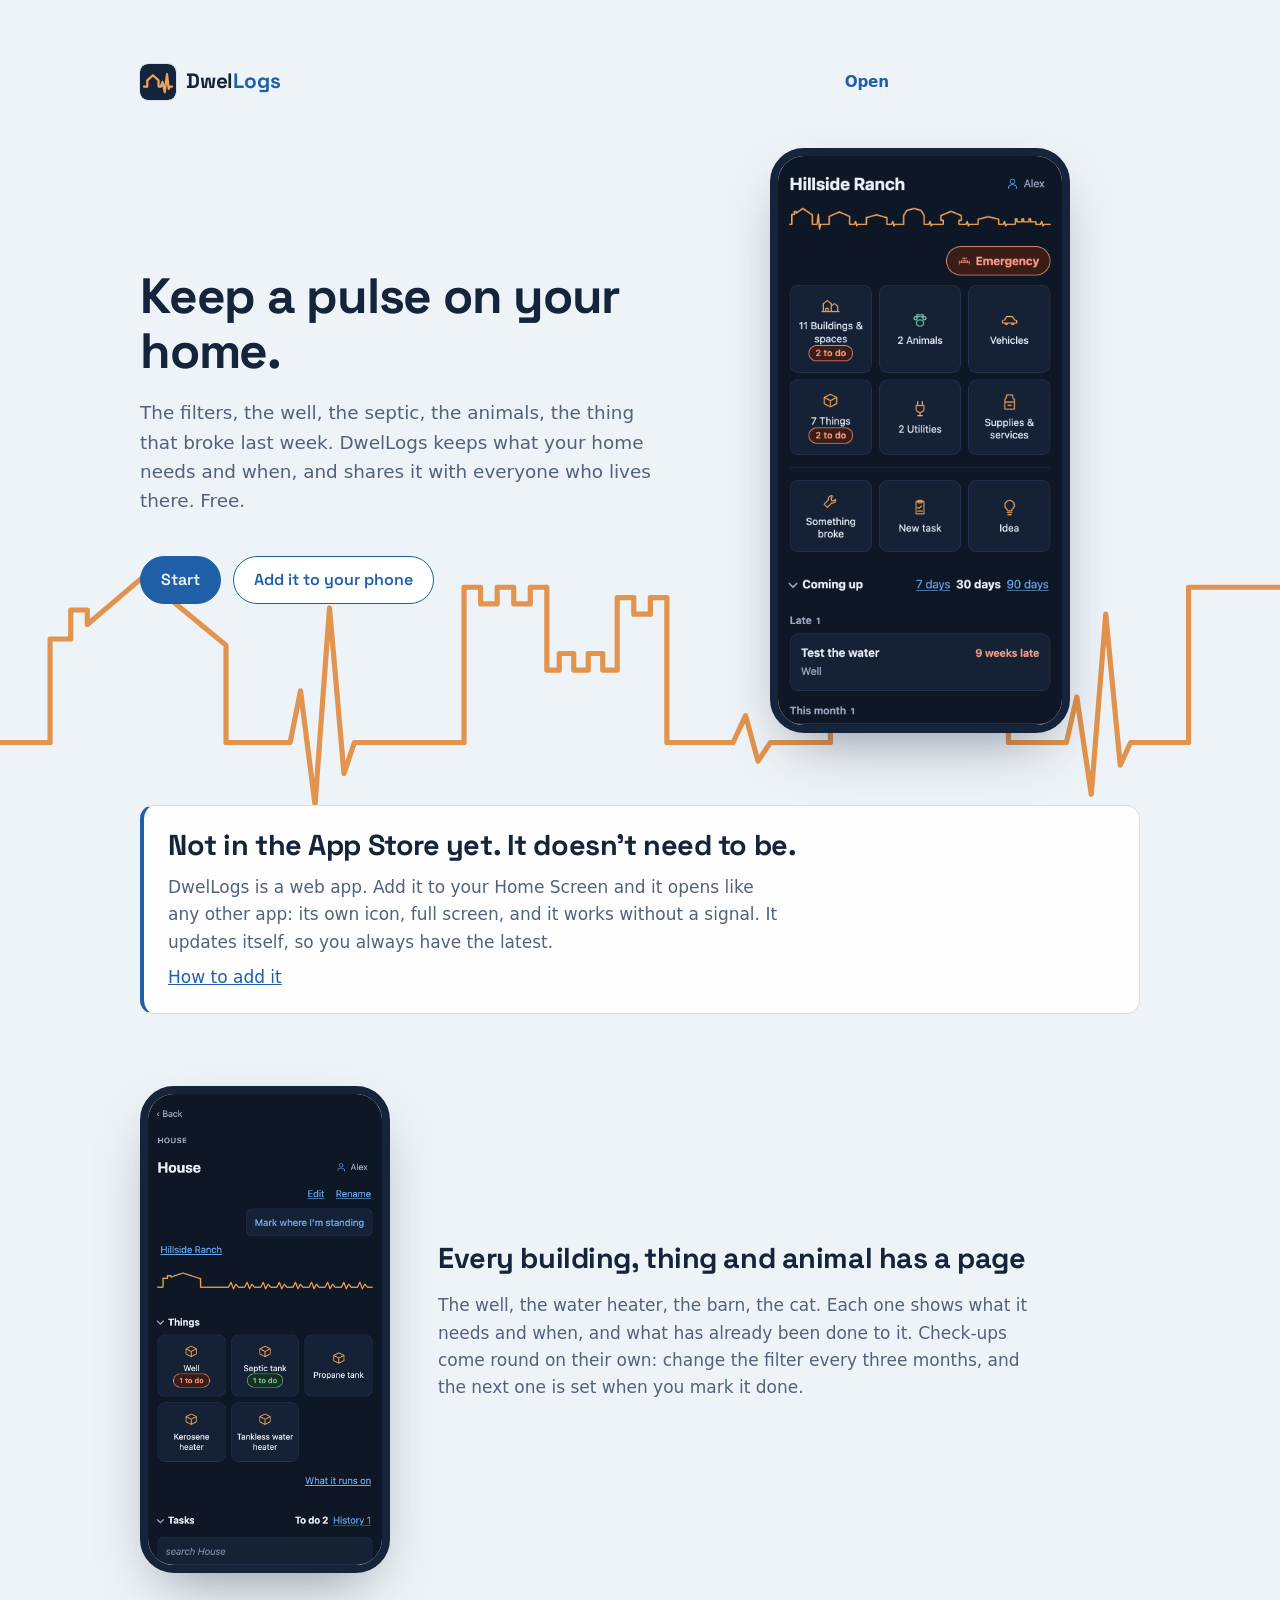
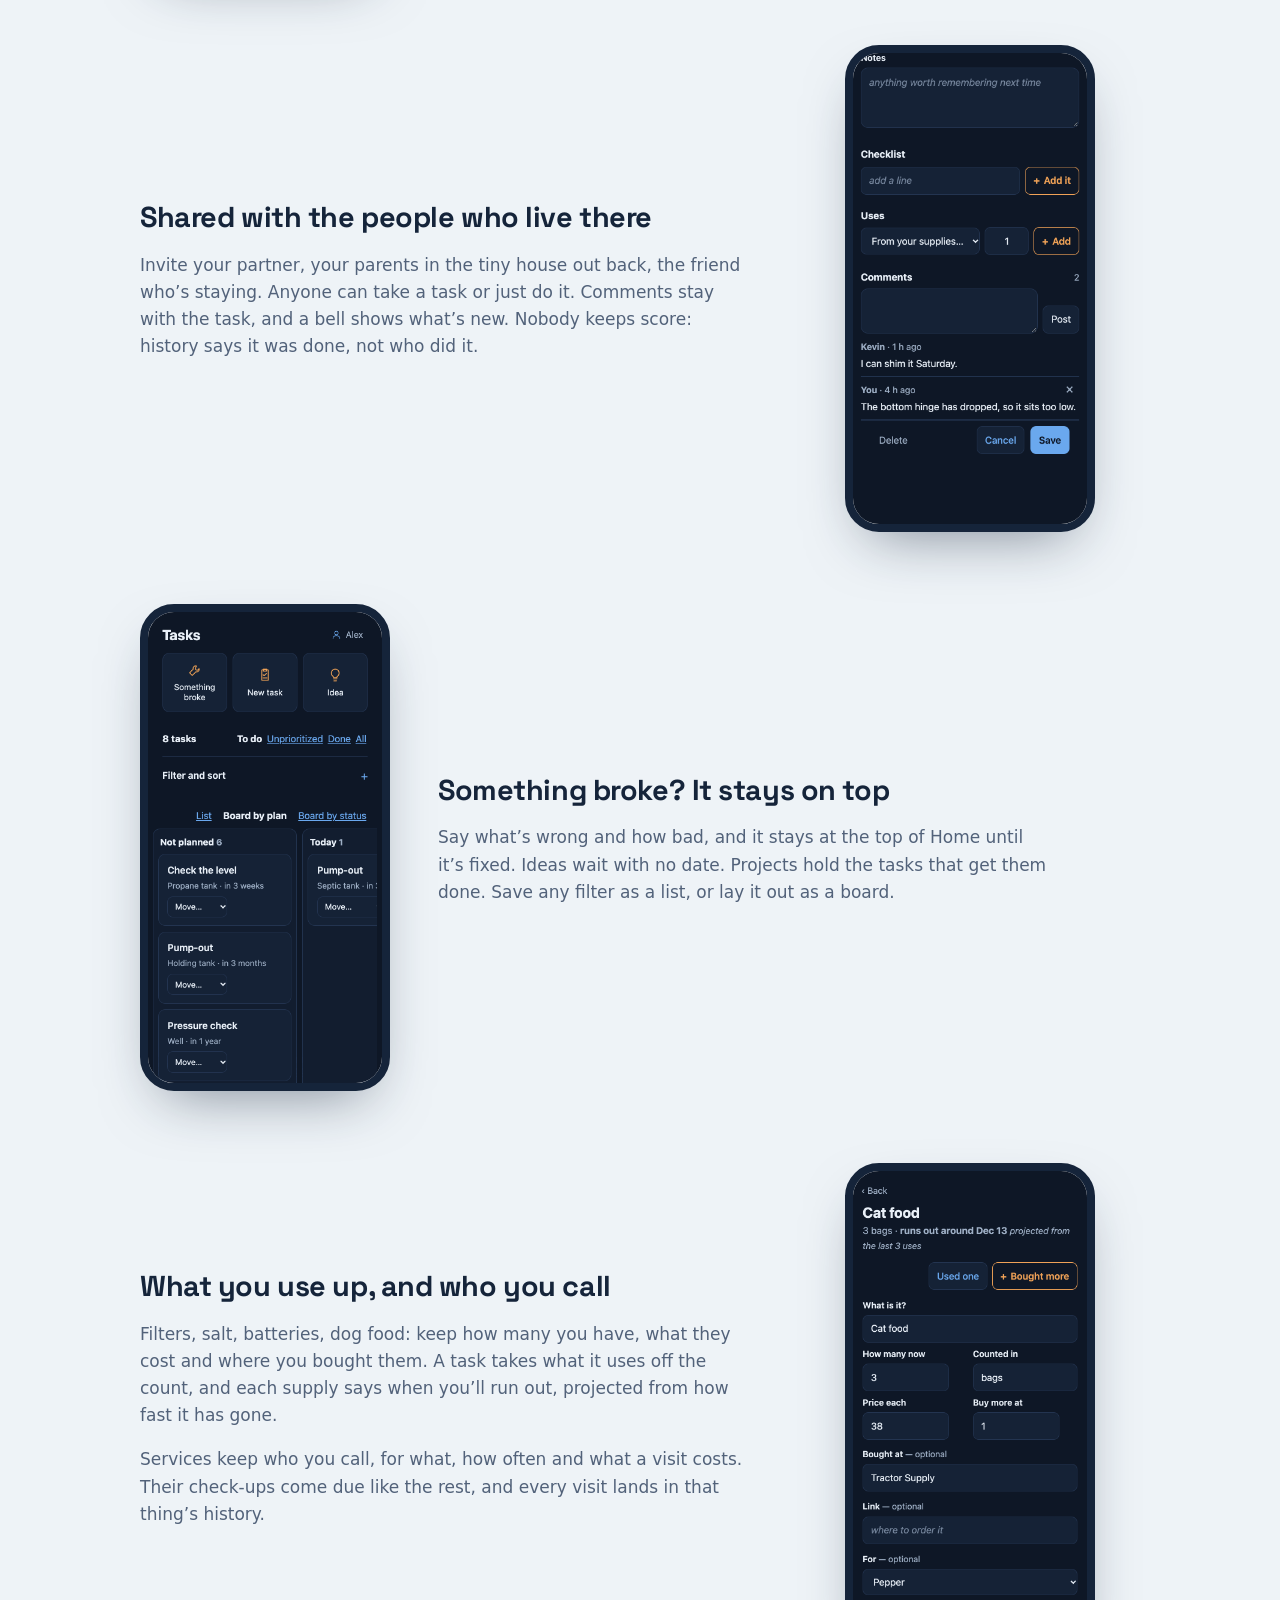
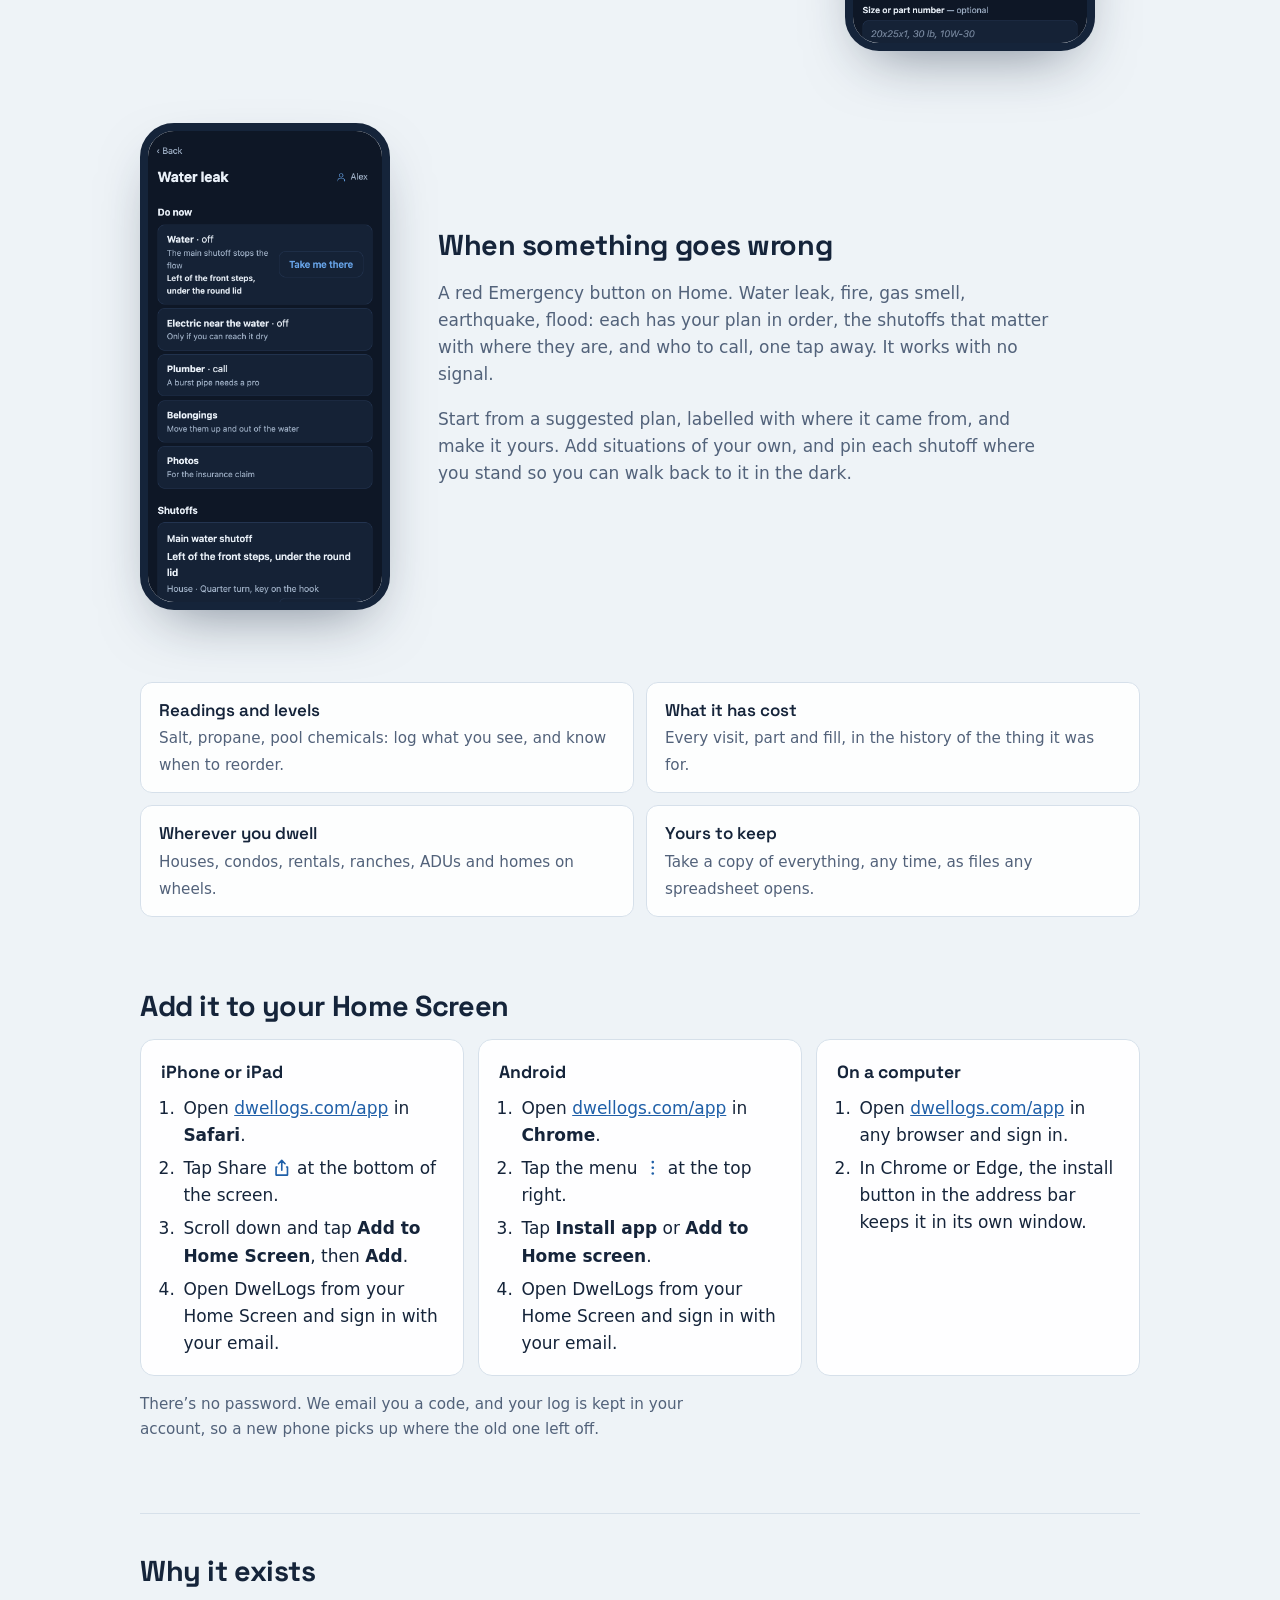
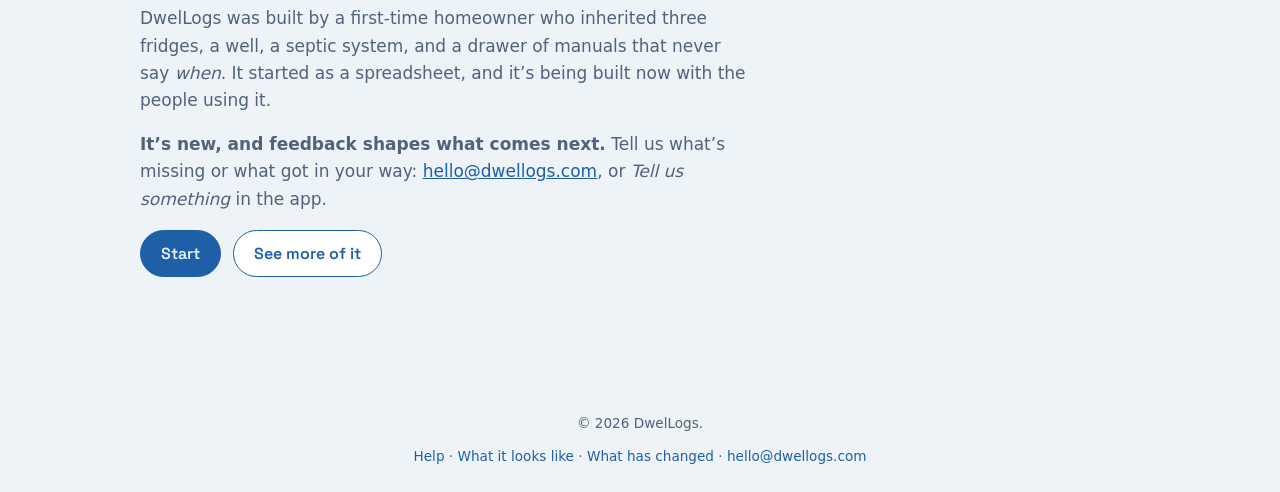
==== commit e7aedc3b: "v0.42.0: Emergency on the front page, See and Help; app build Co-Authored-By: Claude Opus 5.5 <norep" ====
--- a/index.html
+++ b/index.html
@@ -106,6 +106,18 @@
       </div>
     </section>
 
+    <section class="feat">
+      <figure class="phone sm"><img src="/see/19-plan.png" alt="A water leak plan: water off with where the main shutoff is and Take me there, then the electric, the plumber to call, and who to call." loading="lazy" width="390" height="1040"></figure>
+      <div>
+        <h2>When something goes wrong</h2>
+        <p>A red Emergency button on Home. Water leak, fire, gas smell, earthquake, flood: each has your plan in
+          order, the shutoffs that matter with where they are, and who to call, one tap away. It works with no
+          signal.</p>
+        <p>Start from a suggested plan, labelled with where it came from, and make it yours. Add situations of your
+          own, and pin each shutoff where you stand so you can walk back to it in the dark.</p>
+      </div>
+    </section>
+
     <ul class="also">
       <li><strong>Readings and levels</strong><span>Salt, propane, pool chemicals: log what you see, and know when to reorder.</span></li>
       <li><strong>What it has cost</strong><span>Every visit, part and fill, in the history of the thing it was for.</span></li>
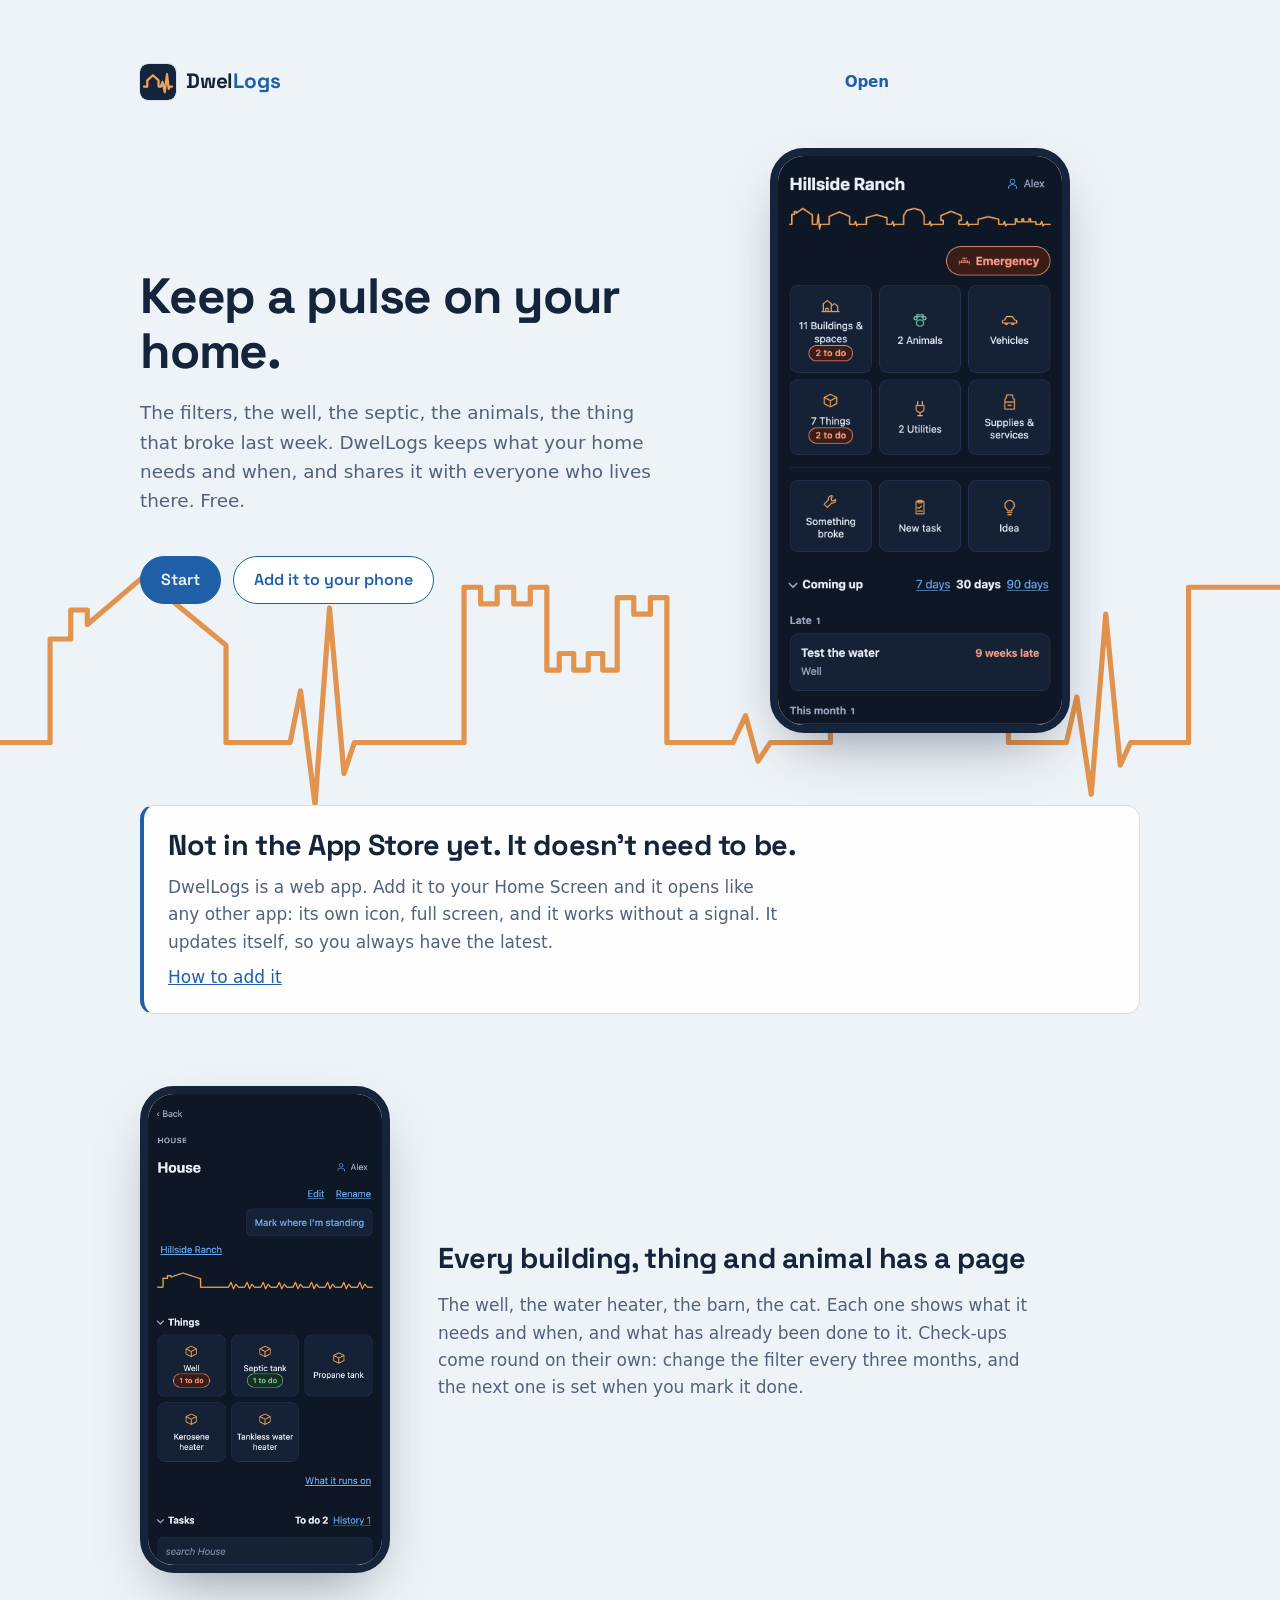
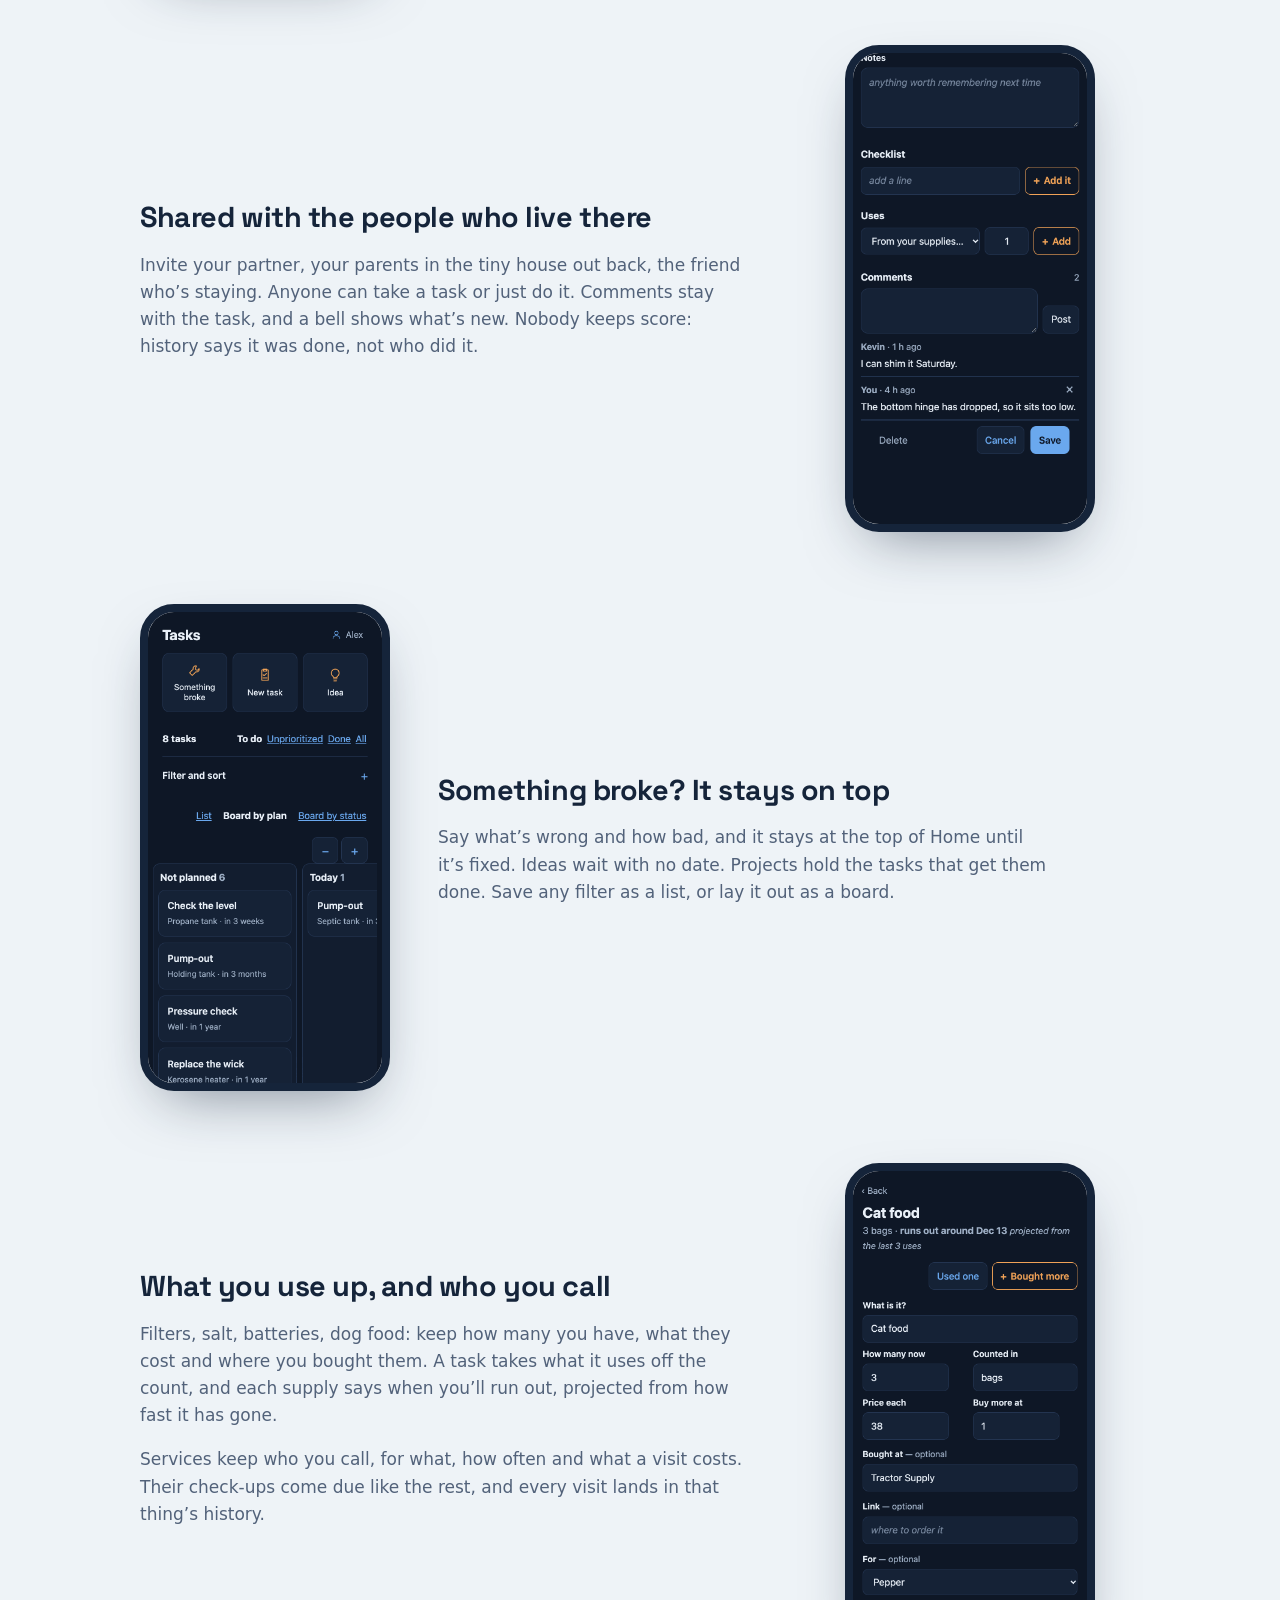
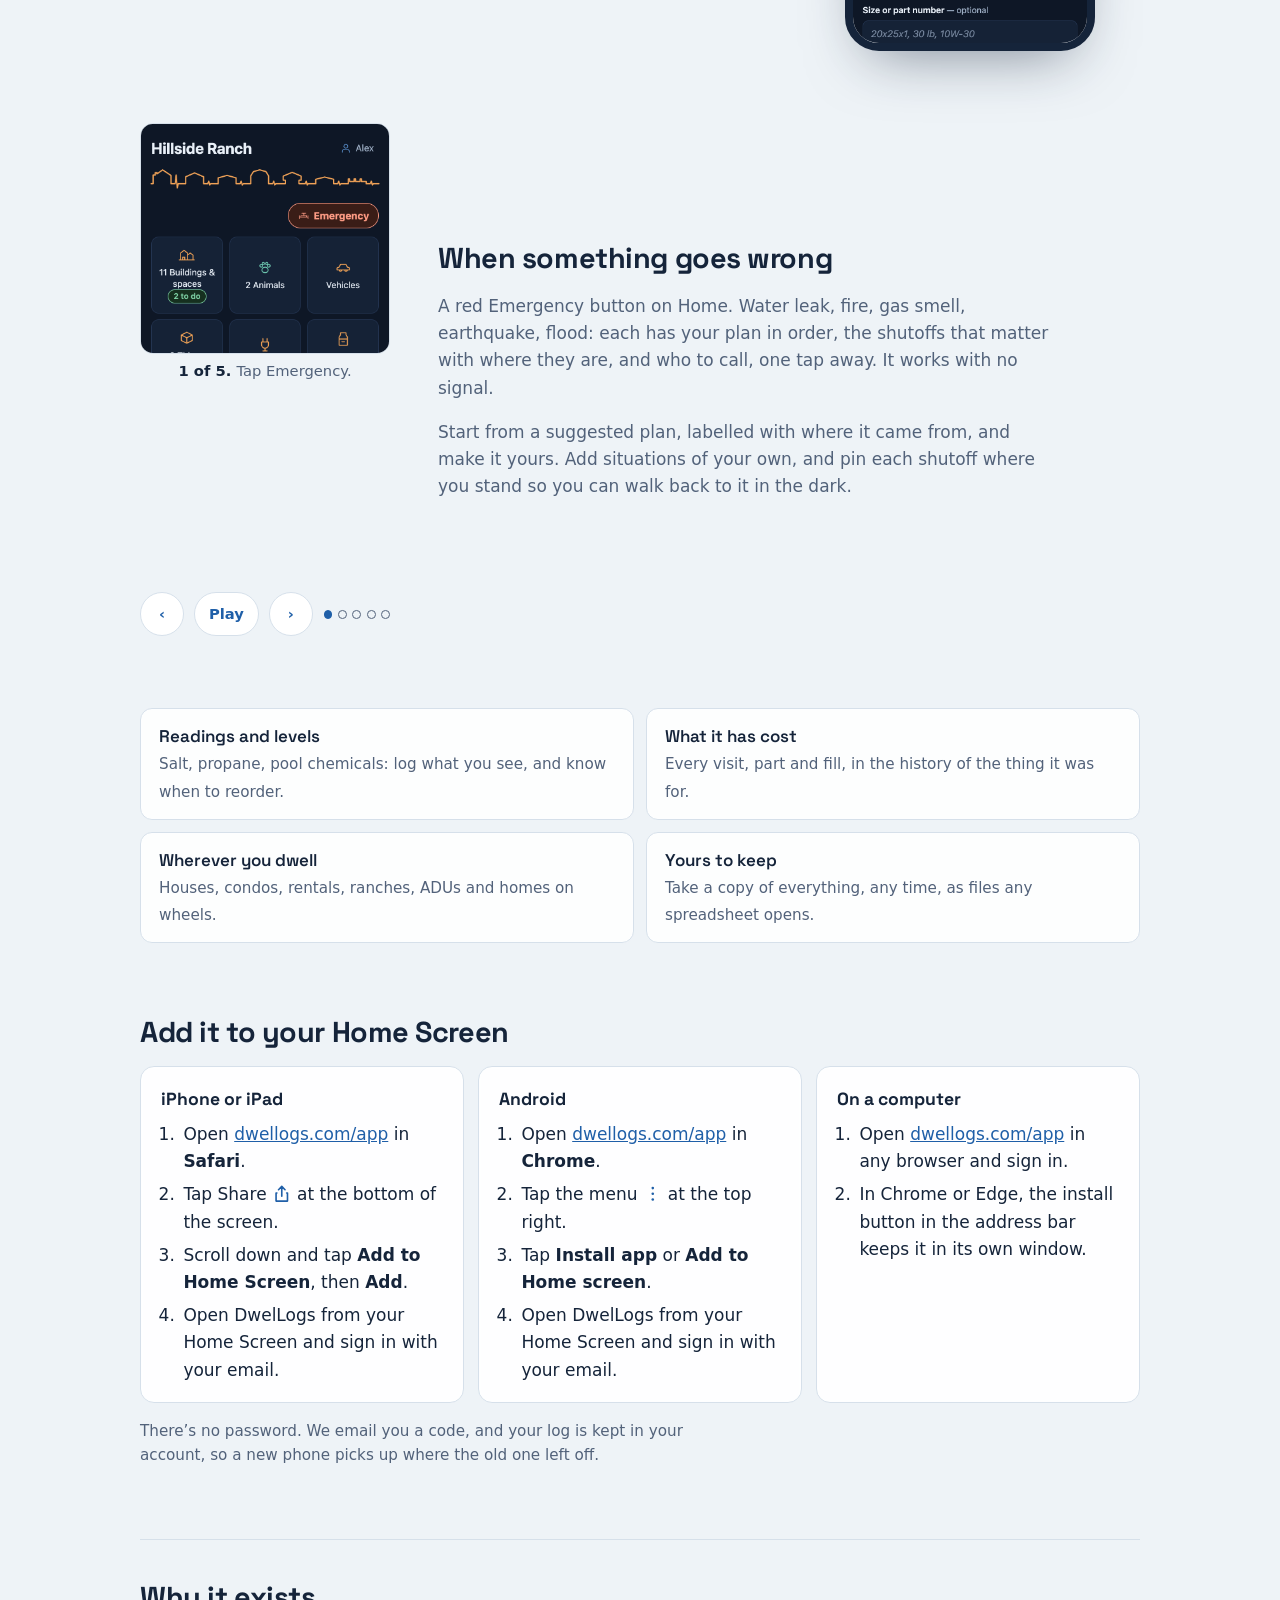
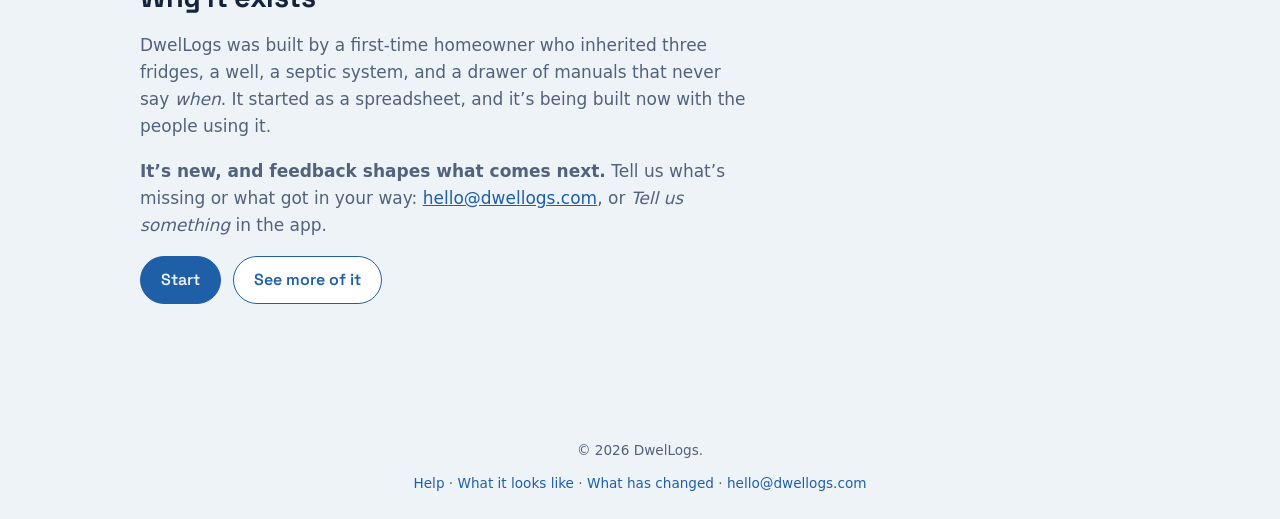
==== commit 0987f9a6: "Flipbooks on Help, the front page and See; Lists and boards help (v0.44.0) Co-Authored-By: Claude Op" ====
--- a/index.html
+++ b/index.html
@@ -24,6 +24,7 @@
   <link rel="preload" href="/fonts/SpaceGrotesk.woff2" as="font" type="font/woff2" crossorigin>
   <link rel="stylesheet" href="/css/tokens.css">
   <link rel="stylesheet" href="/css/site.css">
+  <link rel="stylesheet" href="/css/flipbook.css">
 </head>
 <body>
   <div class="vitals" aria-hidden="true">
@@ -107,7 +108,13 @@
     </section>
 
     <section class="feat">
-      <figure class="phone sm"><img src="/see/19-plan.png" alt="A water leak plan: water off with where the main shutoff is and Take me there, then the electric, the plumber to call, and who to call." loading="lazy" width="390" height="1040"></figure>
+      <figure class="flipbook one" aria-label="Making an emergency plan yours"><ol>
+        <li><img src="/help/flipbooks/plan-1.png" alt="Home, with the red Emergency button under the place name." loading="lazy" width="390" height="360"><span class="cap">Tap Emergency.</span></li>
+        <li><img src="/help/flipbooks/plan-2.png" alt="The Water leak plan, labelled Suggested, based on common plumbing advice, with five steps." loading="lazy" width="390" height="640"><span class="cap">A suggested plan for a water leak.</span></li>
+        <li><img src="/help/flipbooks/plan-3.png" alt="The Plumber step slid right, showing a green Edit button." loading="lazy" width="390" height="520"><span class="cap">Slide a step to change it.</span></li>
+        <li><img src="/help/flipbooks/plan-4.png" alt="The step being edited: Dave, call, he knows the house." loading="lazy" width="390" height="520"><span class="cap">Your own plumber, Dave.</span></li>
+        <li><img src="/help/flipbooks/plan-5.png" alt="The saved plan, with Dave, call, and a Call button." loading="lazy" width="390" height="640"><span class="cap">Saved, with a Call button.</span></li>
+      </ol></figure>
       <div>
         <h2>When something goes wrong</h2>
         <p>A red Emergency button on Home. Water leak, fire, gas smell, earthquake, flood: each has your plan in
@@ -171,5 +178,6 @@
   <footer><p>&copy; 2026 DwelLogs.</p>
     <p class="say"><a href="/help/">Help</a> &middot; <a href="/see/">What it looks like</a>
       &middot; <a href="/changes/">What has changed</a> &middot; <a href="mailto:hello@dwellogs.com">hello@dwellogs.com</a></p></footer>
+<script src="/js/flipbook.js" defer></script>
 </body>
 </html>
--- a/css/flipbook.css
+++ b/css/flipbook.css
@@ -0,0 +1,45 @@
+/* Flipbooks (12 Oct): a few real screens of one thing happening -- a card
+   slid, a plan changed, a phone turned -- flipped through like a flipbook
+   rather than a video. "I'm a seeing-is-believing person and often skip text
+   to see images." Without the script, or with reduced motion asked for, the
+   frames sit side by side as numbered steps, so nothing is lost. Colours only
+   from tokens.css. */
+.flipbook { margin: 1.2rem 0 1.6rem; }
+.flipbook ol { list-style: none; margin: 0; padding: 0; max-width: none; display: grid; gap: .8rem;
+  grid-template-columns: repeat(auto-fill, minmax(11rem, 1fr)); counter-reset: fb; }
+.flipbook li { counter-increment: fb; margin: 0; max-width: none;
+  /* site.css turns every li into a card; a frame is not one. */
+  background: none; backdrop-filter: none; border: 0; border-radius: 0; padding: 0; }
+.flipbook img { display: block; width: auto; height: auto; max-width: 100%; max-height: 30rem; margin: 0 auto;
+  border-radius: .8rem; border: 1px solid var(--line); background: var(--card); }
+.flipbook .cap { display: block; text-align: center; font-size: .92rem; color: var(--muted); margin-top: .35rem; }
+.flipbook .cap::before { content: counter(fb) ". "; font-weight: 700; color: var(--ink); }
+.flipbook.wide ol { grid-template-columns: 1fr; }
+
+/* Playing: one frame at a time, the frames stacked in one cell so the
+   flipbook keeps the height of its tallest frame and nothing below jumps. */
+.flipbook.playing ol { display: grid; grid-template-columns: 1fr; max-width: 22rem; }
+.flipbook.wide.playing ol { max-width: 40rem; }
+.flipbook.playing li { grid-area: 1 / 1; opacity: 0; transition: opacity .35s ease; }
+.flipbook.playing li.on { opacity: 1; }
+.flipbook.playing img { cursor: pointer; }
+.flipbook.playing .cap::before { content: counter(fb) " of " attr(data-n) ". "; }
+.flipbook .bar { display: none; align-items: center; gap: .6rem; margin-top: .5rem; max-width: 22rem; }
+.flipbook.wide .bar { max-width: 40rem; }
+.flipbook.playing .bar { display: flex; }
+.flipbook .bar button { font: inherit; font-size: .92rem; font-weight: 600; color: var(--accent);
+  background: var(--card); border: 1px solid var(--line); border-radius: 999px;
+  min-height: 2.75rem; min-width: 2.75rem; padding: .2rem .9rem; cursor: pointer; }
+.flipbook .bar button:focus-visible { outline: 3px solid var(--accent); outline-offset: 2px; }
+.flipbook .dots { display: flex; gap: .35rem; margin-left: auto; }
+.flipbook .dots span { width: .55rem; height: .55rem; border-radius: 50%; border: 1px solid var(--muted); }
+.flipbook .dots span.on { background: var(--accent); border-color: var(--accent); }
+
+/* .one: on the front page and See, where a row of five frames would swamp the
+   page, a flipbook that is not playing shows its first frame only. */
+.flipbook.one:not(.playing) li + li { display: none; }
+.flipbook.one:not(.playing) ol { grid-template-columns: 1fr; }
+.feat .flipbook { margin: 0; justify-self: center; width: min(250px, 66vw); }
+.feat .flipbook ol, .feat .flipbook .bar { max-width: none; }
+.shot.flipbook ol, .shot.flipbook .bar { max-width: none; }
+.shot.flipbook img { border-radius: 1.1rem; }
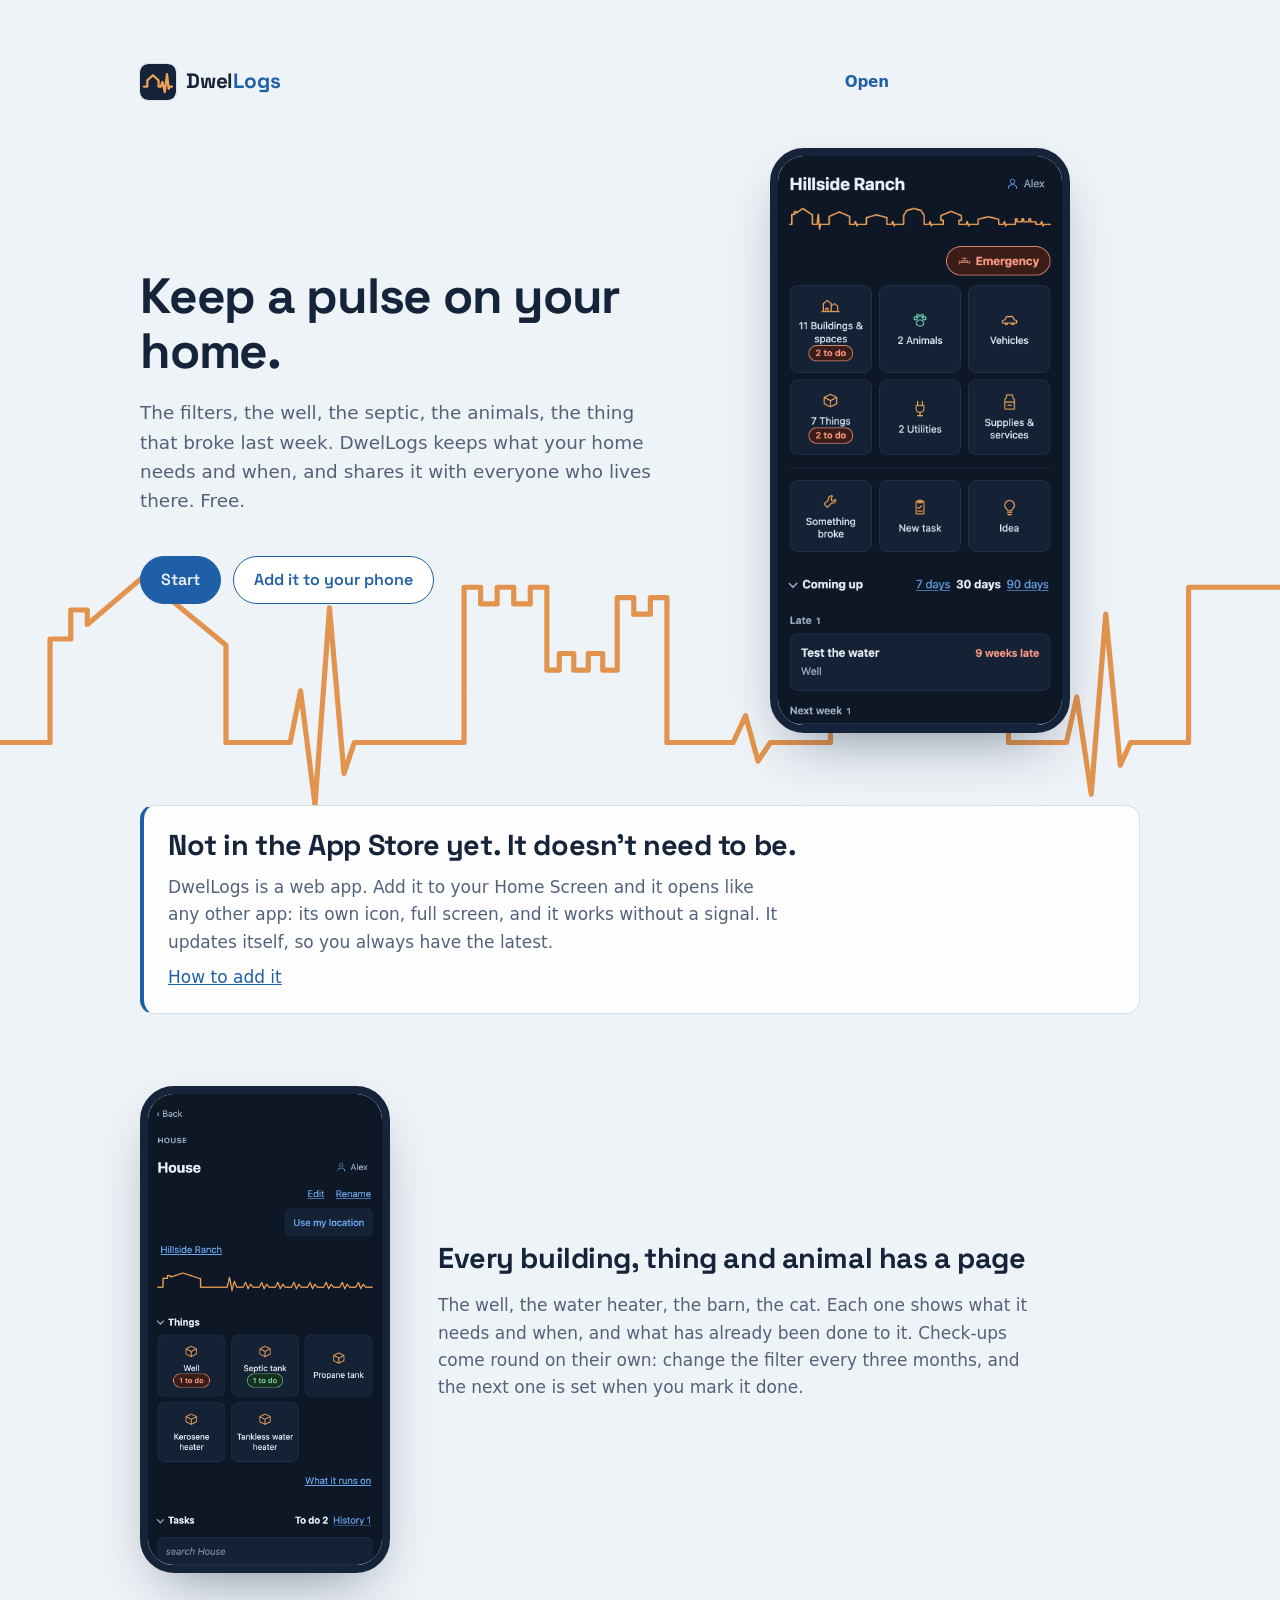
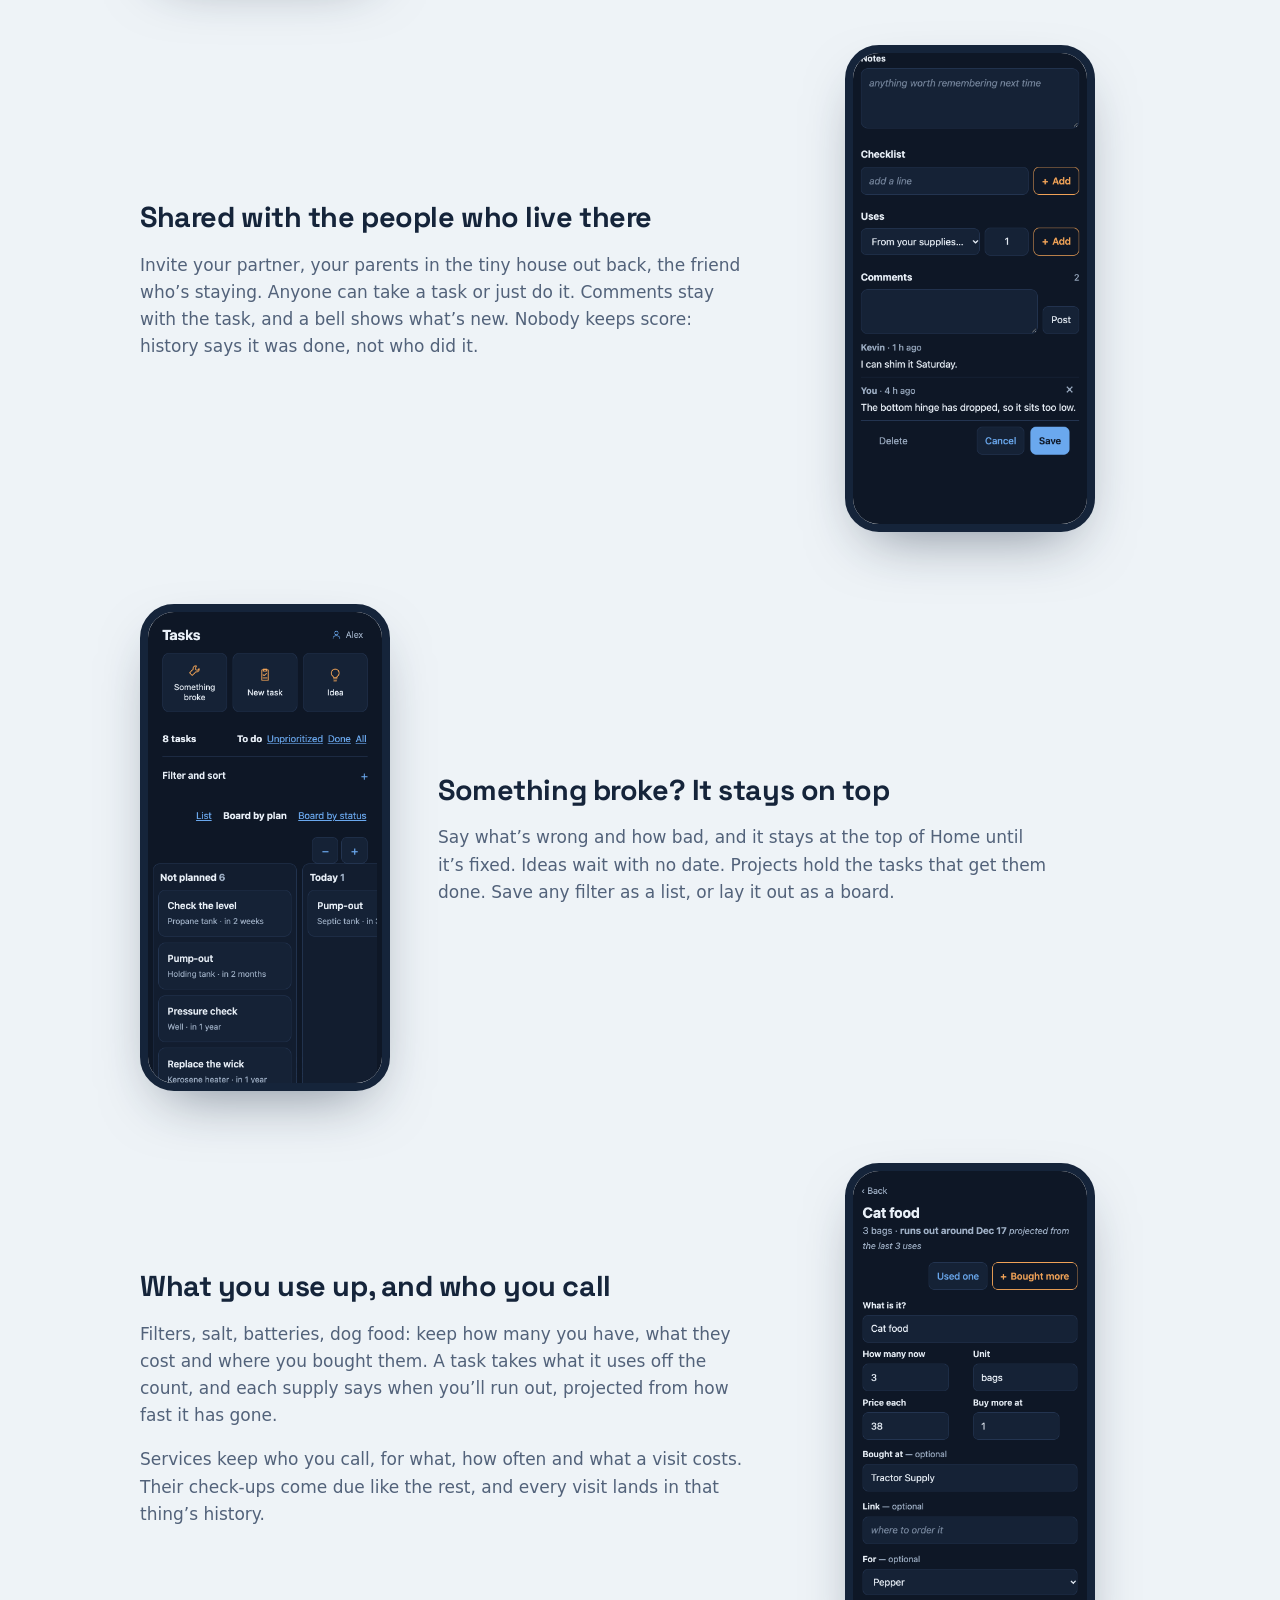
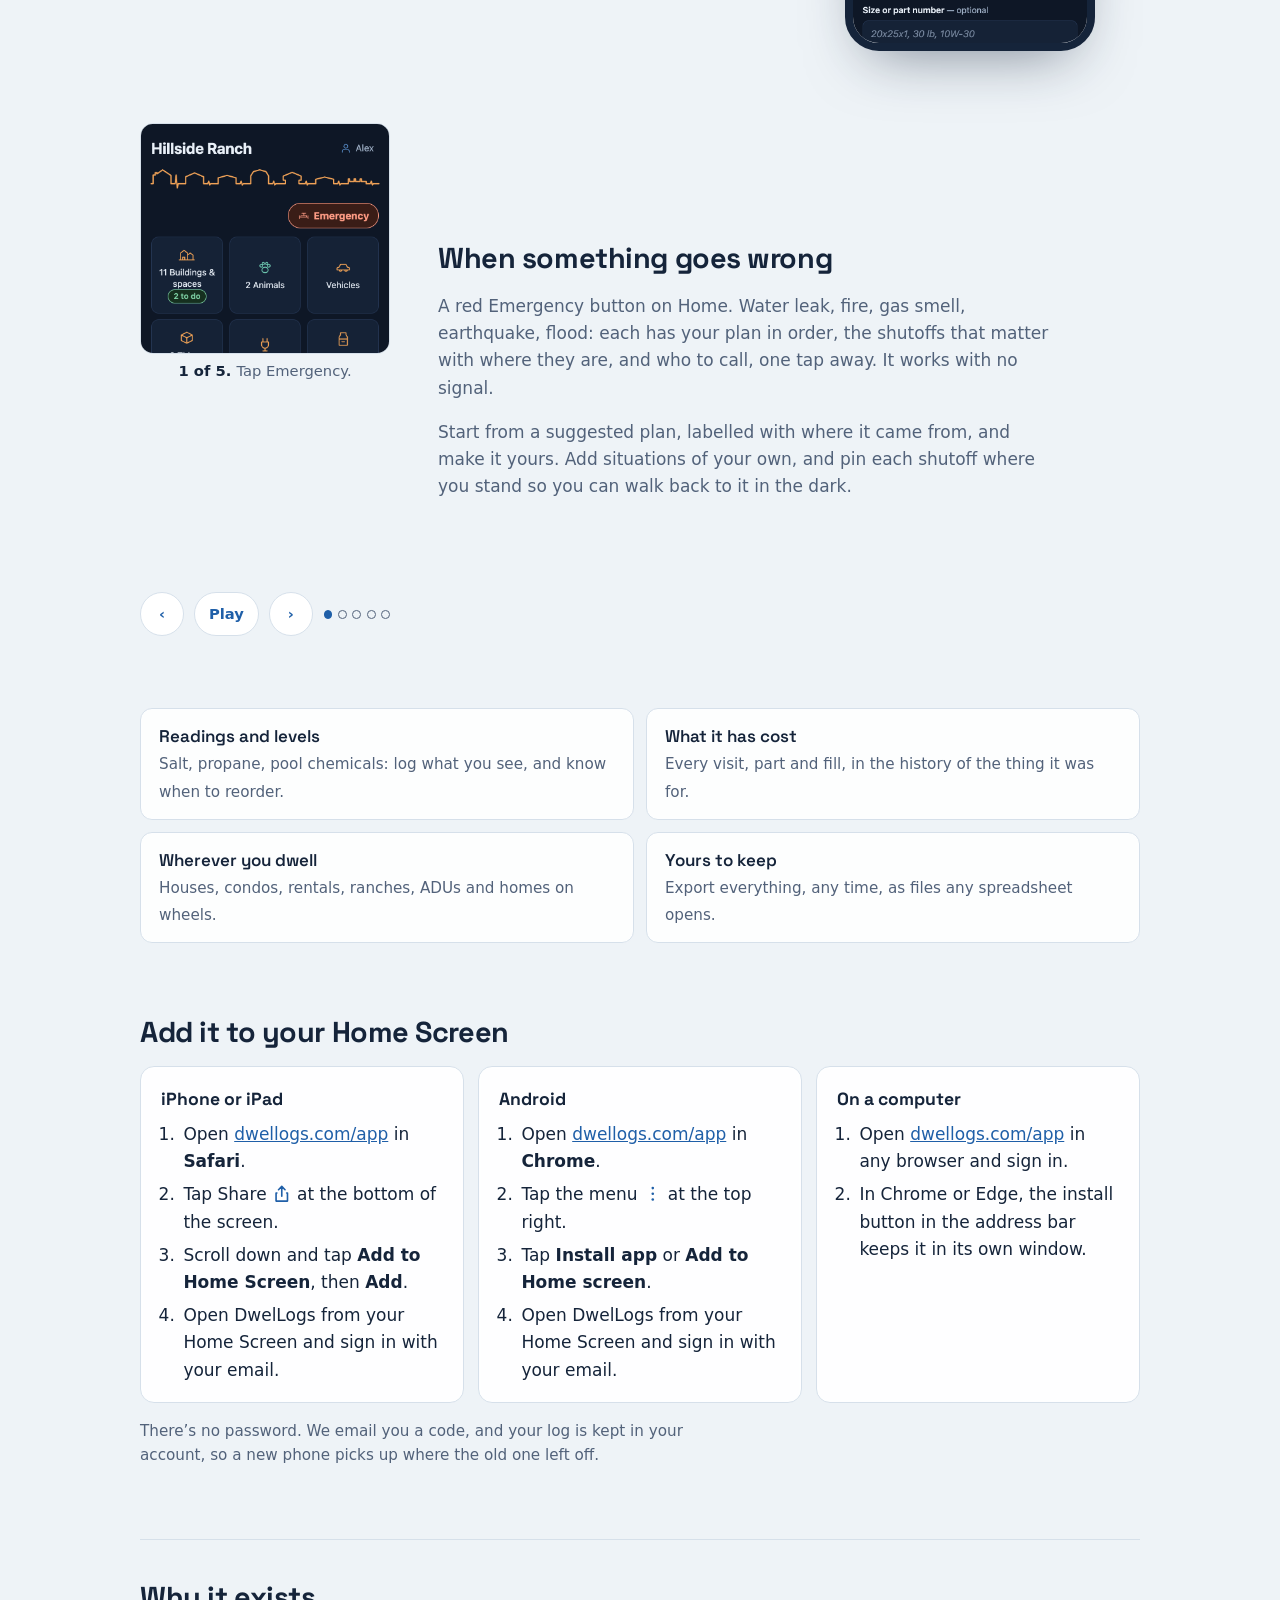
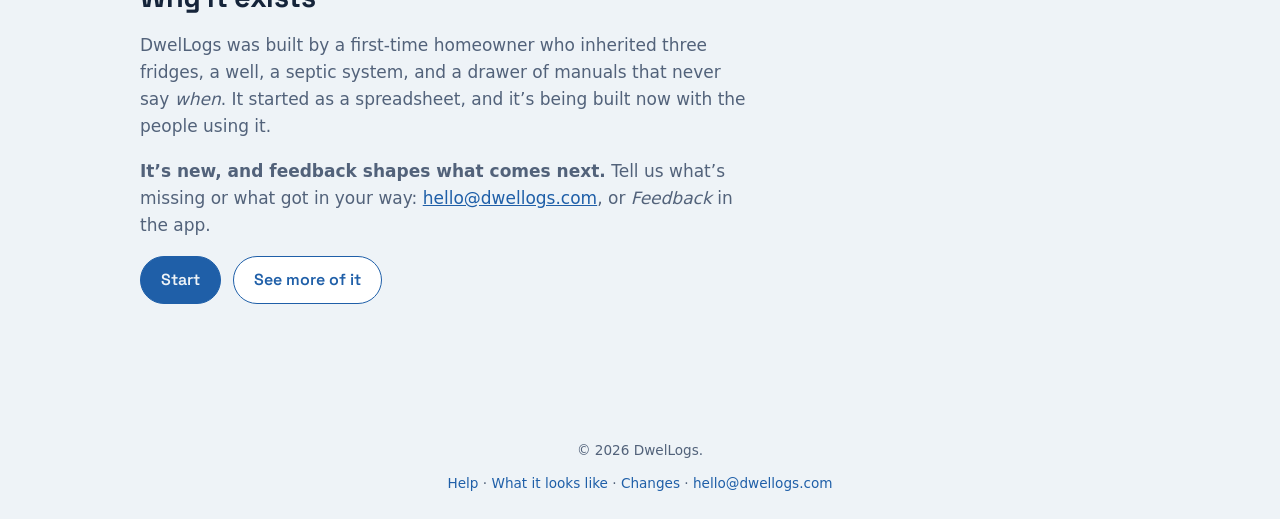
==== commit a781fac2: "Upkeep notice file and script; Changes and Feedback wording; pictures retaken (v0.46.0) Co-Authored-" ====
--- a/index.html
+++ b/index.html
@@ -129,7 +129,7 @@
       <li><strong>Readings and levels</strong><span>Salt, propane, pool chemicals: log what you see, and know when to reorder.</span></li>
       <li><strong>What it has cost</strong><span>Every visit, part and fill, in the history of the thing it was for.</span></li>
       <li><strong>Wherever you dwell</strong><span>Houses, condos, rentals, ranches, ADUs and homes on wheels.</span></li>
-      <li><strong>Yours to keep</strong><span>Take a copy of everything, any time, as files any spreadsheet opens.</span></li>
+      <li><strong>Yours to keep</strong><span>Export everything, any time, as files any spreadsheet opens.</span></li>
     </ul>
 
     <section id="install" class="install">
@@ -171,13 +171,13 @@
         drawer of manuals that never say <i>when</i>. It started as a spreadsheet, and it&rsquo;s being built
         now with the people using it.</p>
       <p><b>It&rsquo;s new, and feedback shapes what comes next.</b> Tell us what&rsquo;s missing or what got in
-        your way: <a href="mailto:hello@dwellogs.com">hello@dwellogs.com</a>, or <i>Tell us something</i> in the app.</p>
+        your way: <a href="mailto:hello@dwellogs.com">hello@dwellogs.com</a>, or <i>Feedback</i> in the app.</p>
       <p class="go"><a class="cta" href="/app/">Start</a> <a class="cta quiet" href="/see/">See more of it</a></p>
     </section>
   </main>
   <footer><p>&copy; 2026 DwelLogs.</p>
     <p class="say"><a href="/help/">Help</a> &middot; <a href="/see/">What it looks like</a>
-      &middot; <a href="/changes/">What has changed</a> &middot; <a href="mailto:hello@dwellogs.com">hello@dwellogs.com</a></p></footer>
+      &middot; <a href="/changes/">Changes</a> &middot; <a href="mailto:hello@dwellogs.com">hello@dwellogs.com</a></p></footer>
 <script src="/js/flipbook.js" defer></script>
 </body>
 </html>
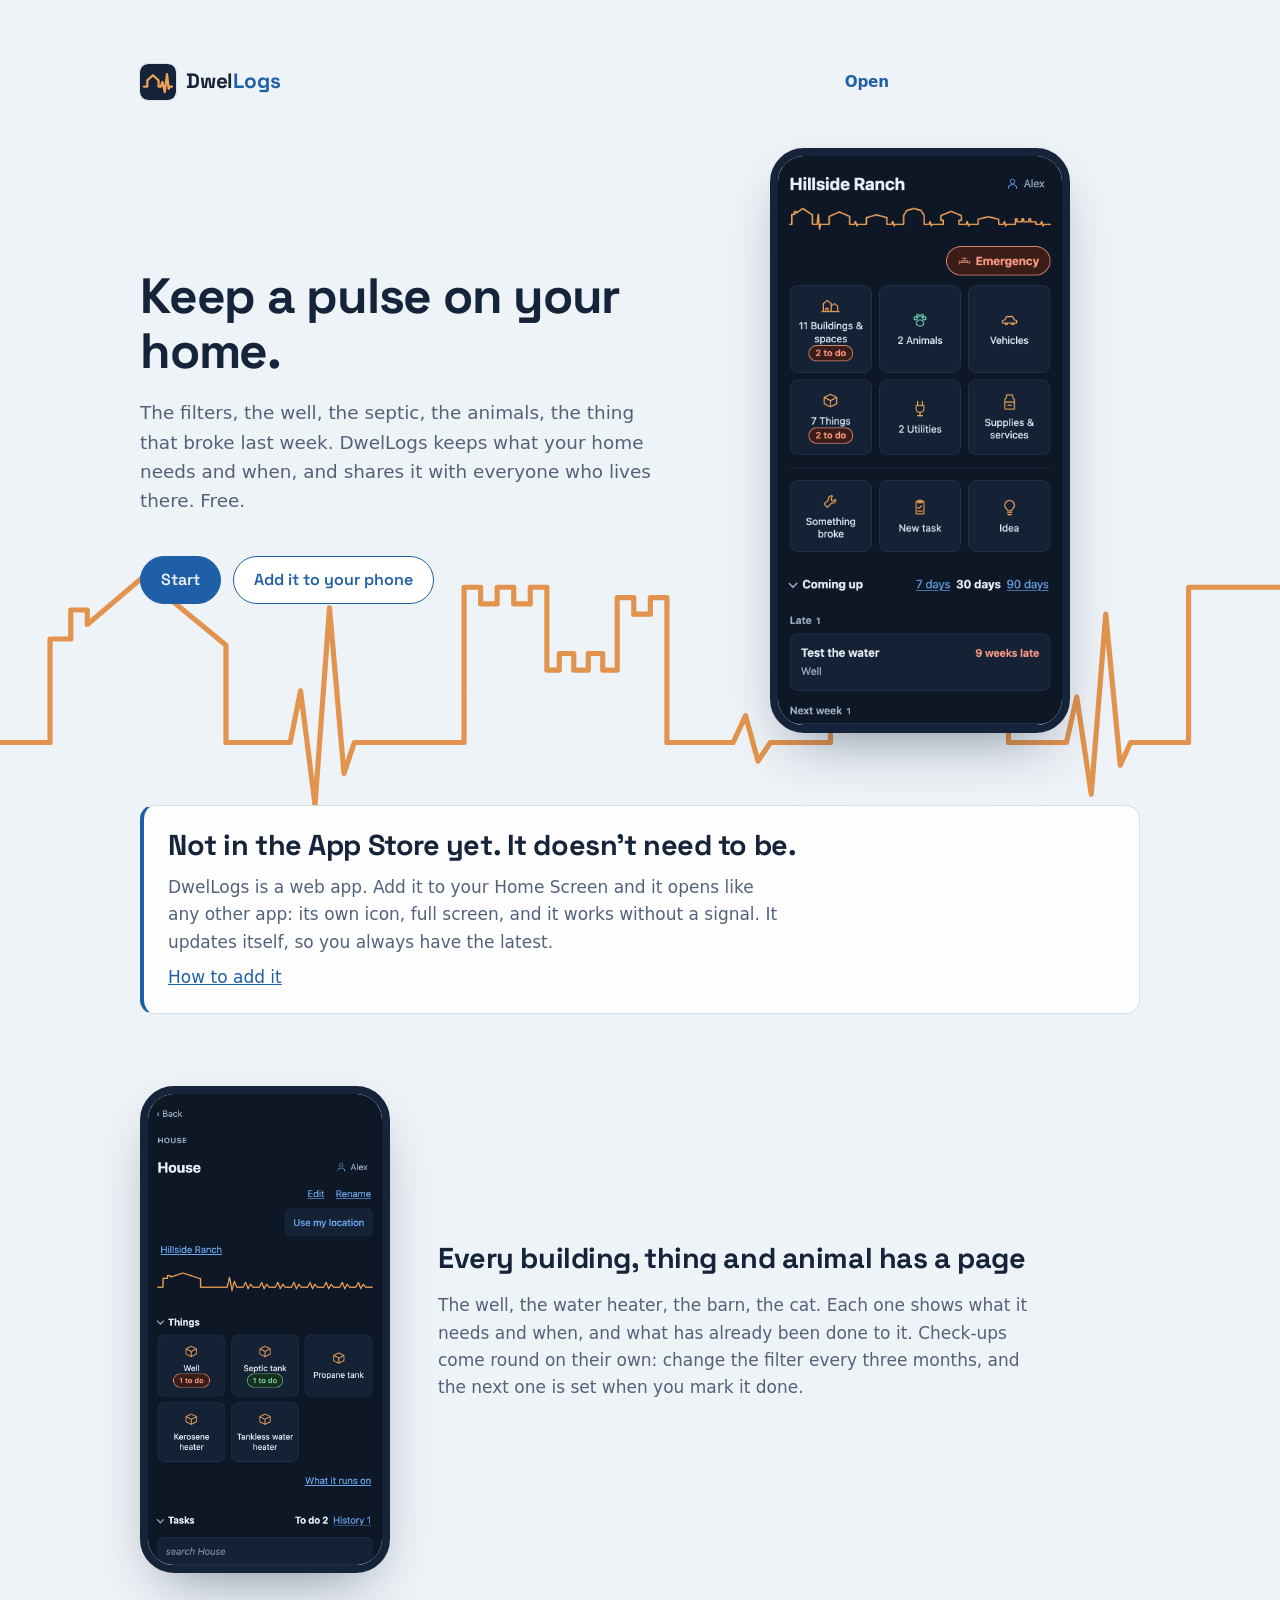
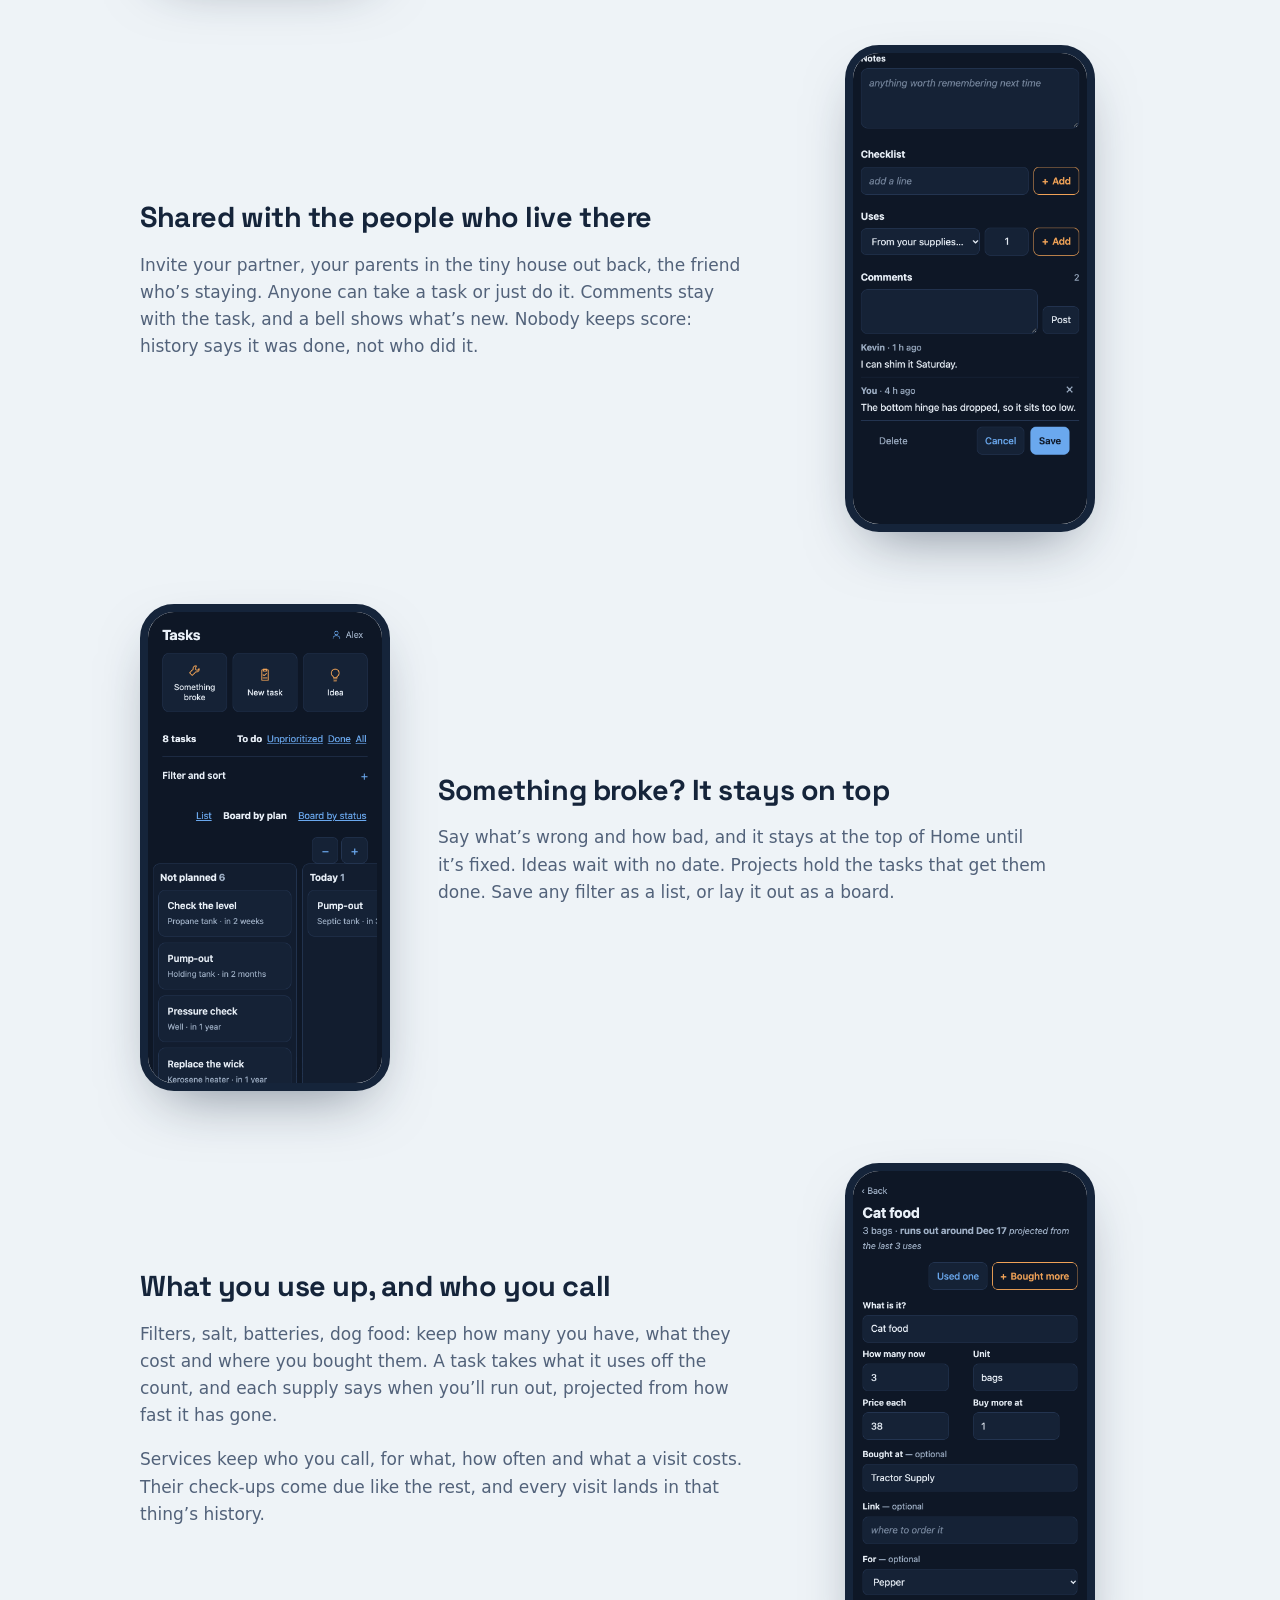
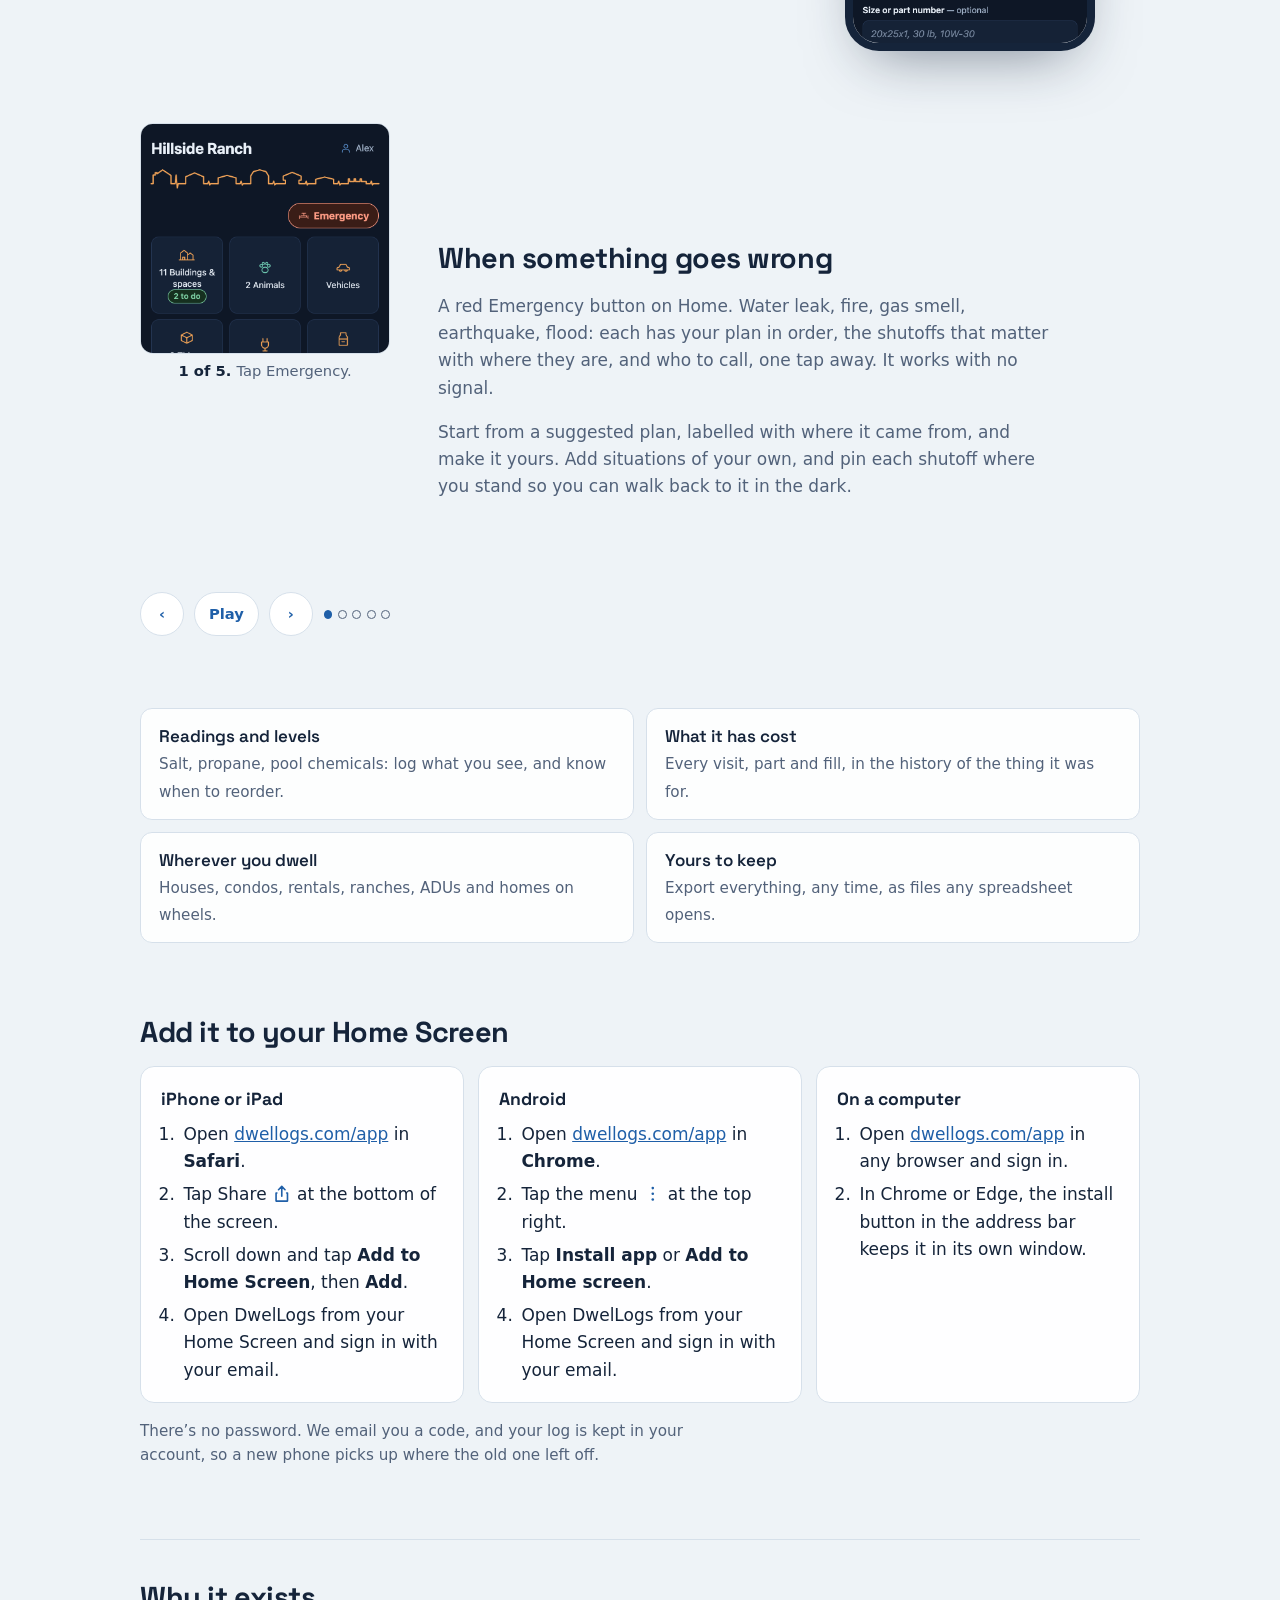
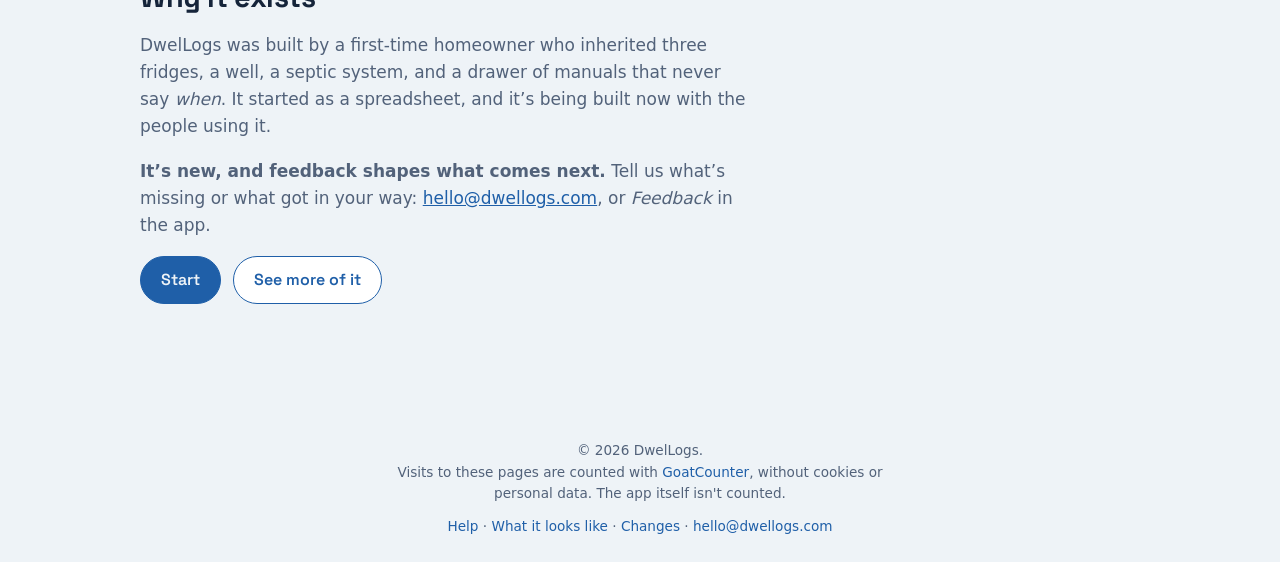
==== commit 4608b00c: "Count visits to the public pages with GoatCounter; the app isn't counted Co-Authored-By: Claude Opus" ====
--- a/index.html
+++ b/index.html
@@ -25,6 +25,7 @@
   <link rel="stylesheet" href="/css/tokens.css">
   <link rel="stylesheet" href="/css/site.css">
   <link rel="stylesheet" href="/css/flipbook.css">
+<link rel="canonical" href="https://dwellogs.com/">
 </head>
 <body>
   <div class="vitals" aria-hidden="true">
@@ -176,8 +177,10 @@
     </section>
   </main>
   <footer><p>&copy; 2026 DwelLogs.</p>
+    <p>Visits to these pages are counted with <a href="https://www.goatcounter.com/">GoatCounter</a>, without cookies or personal data. The app itself isn't counted.</p>
     <p class="say"><a href="/help/">Help</a> &middot; <a href="/see/">What it looks like</a>
       &middot; <a href="/changes/">Changes</a> &middot; <a href="mailto:hello@dwellogs.com">hello@dwellogs.com</a></p></footer>
 <script src="/js/flipbook.js" defer></script>
+<script data-goatcounter="https://dwellogs.goatcounter.com/count" async src="/js/count.js?v=1"></script>
 </body>
 </html>
